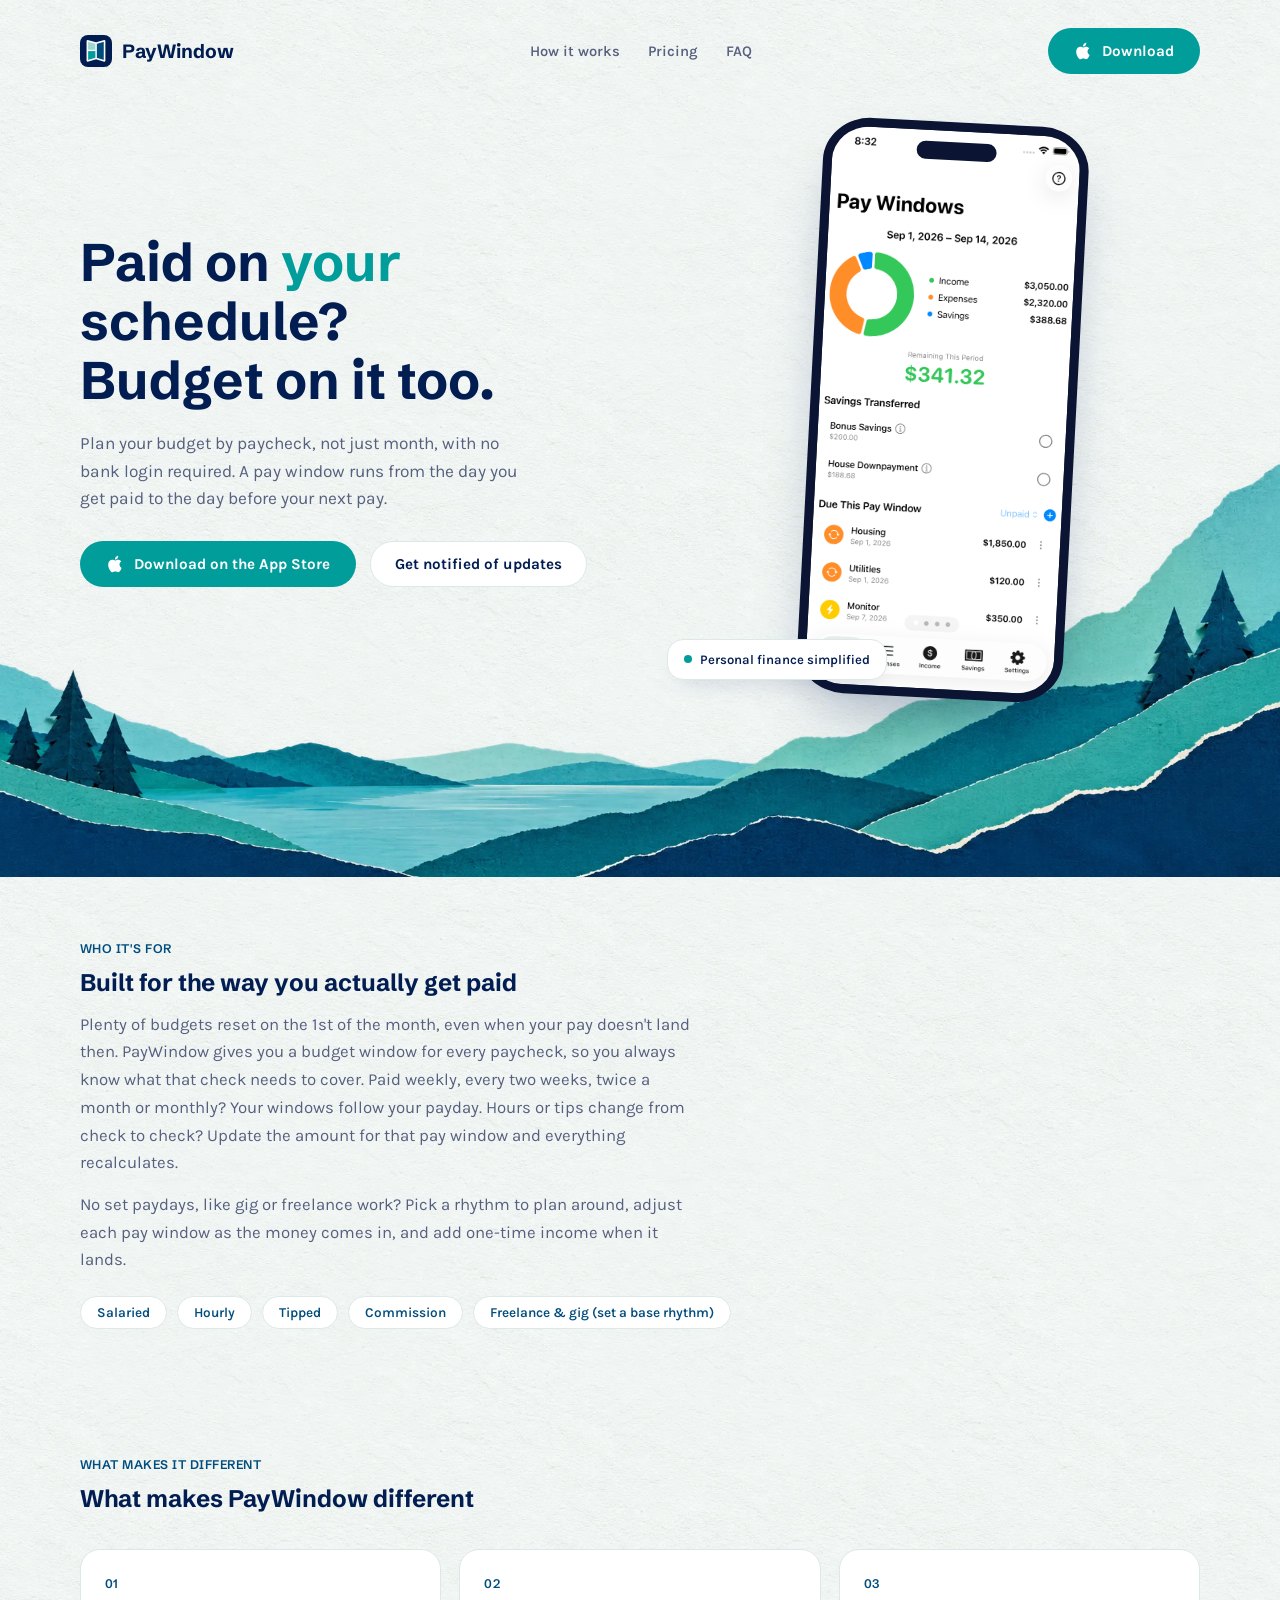
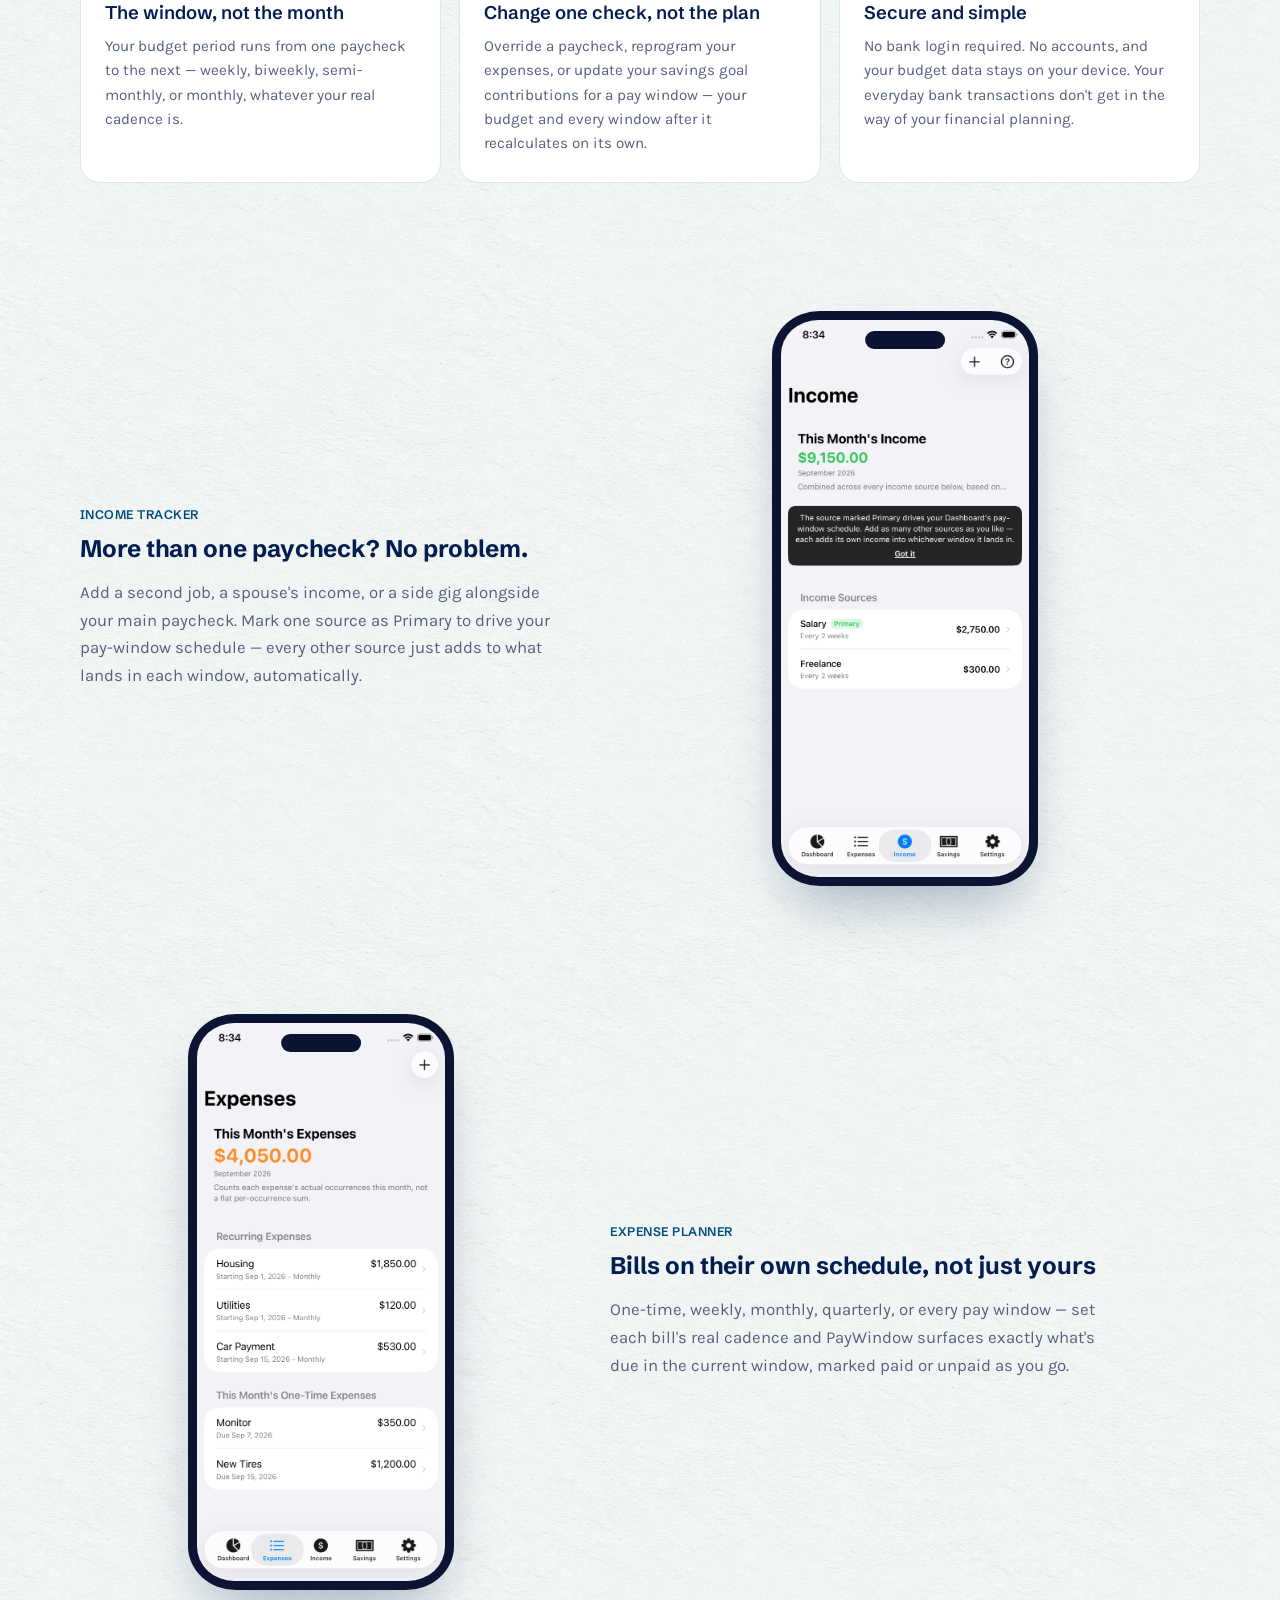
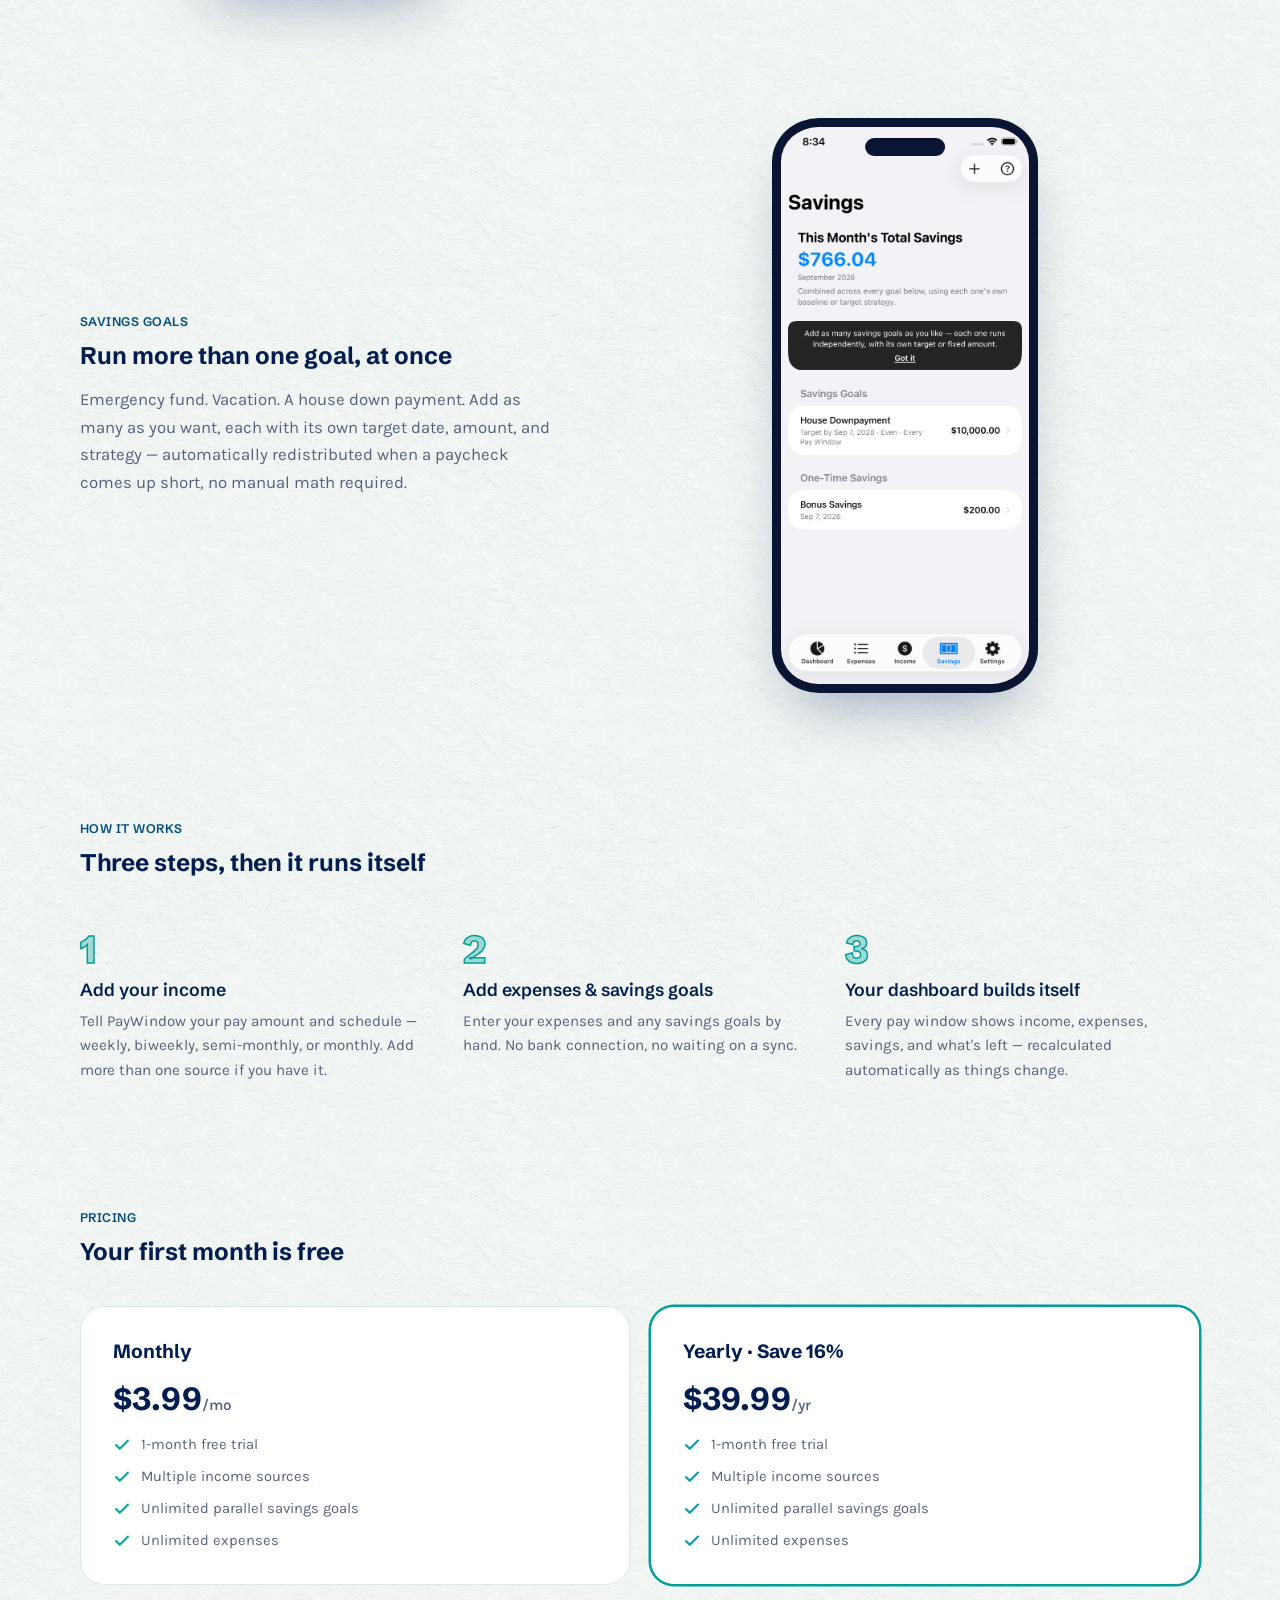
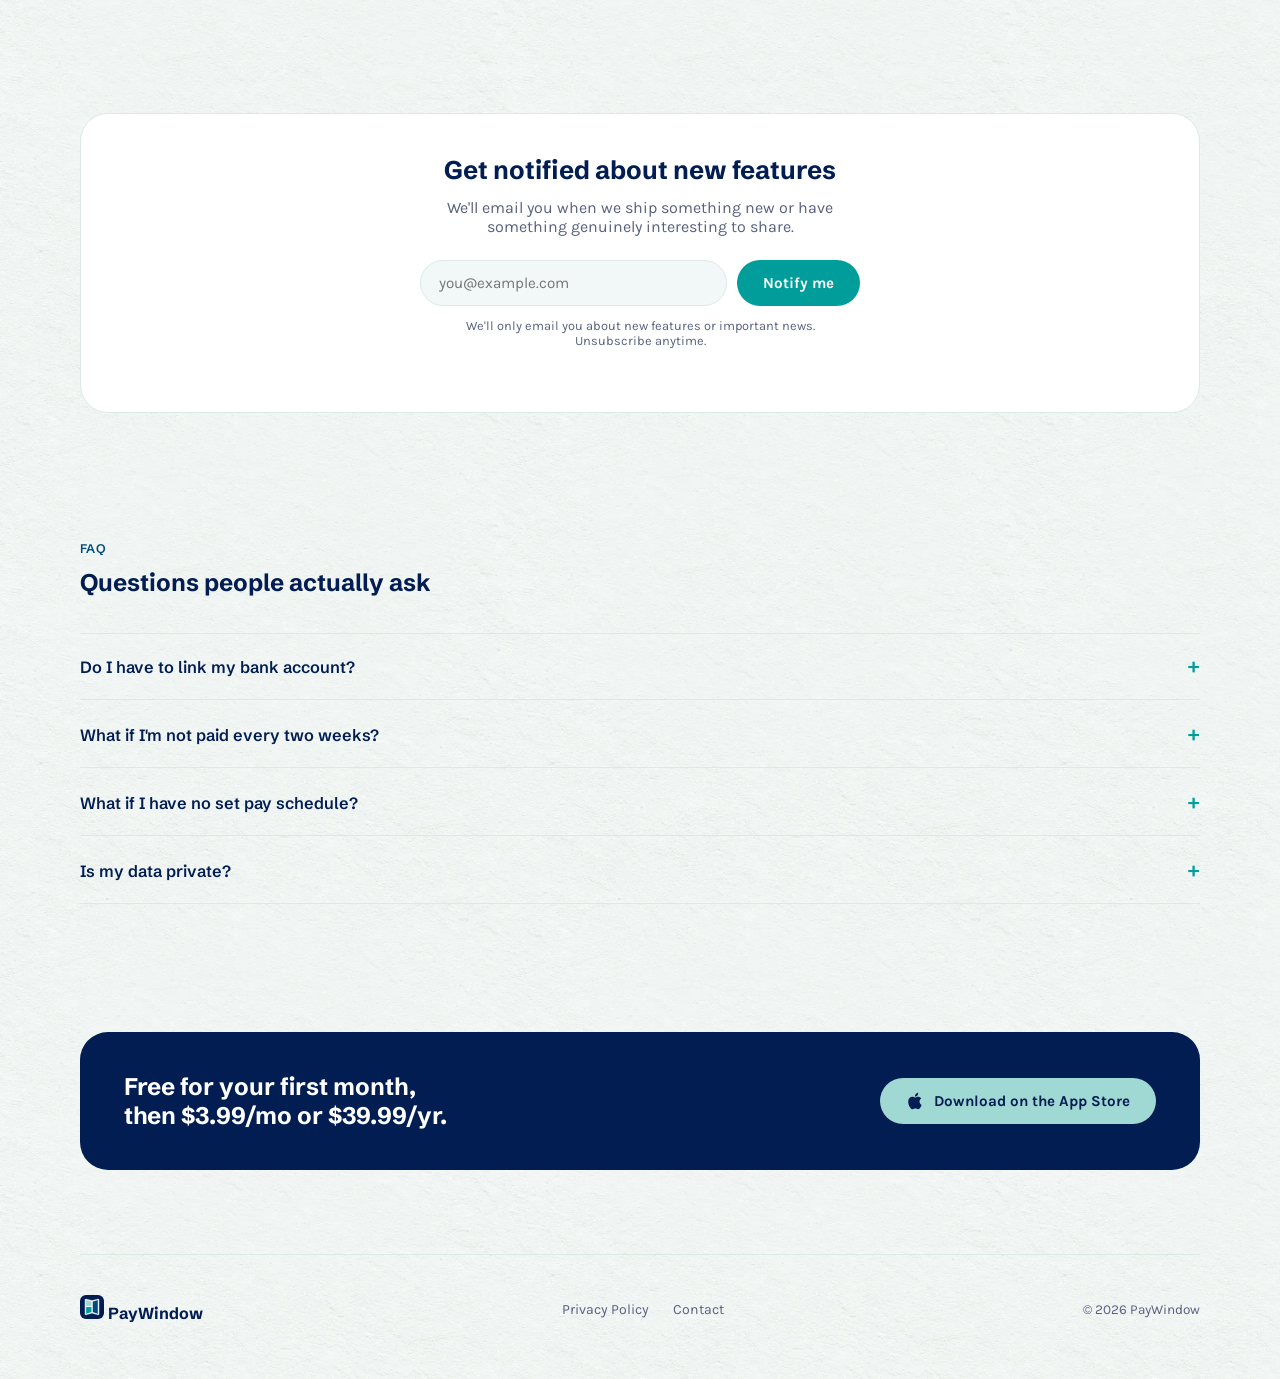
==== index.html @ 218e7842 "initial push main" ====
<!doctype html>
<html lang="en">
<head>
  <meta charset="utf-8" />
  <meta name="viewport" content="width=device-width, initial-scale=1" />
  <title>PayWindow — Budget by paycheck, not just calendar month</title>
  <meta name="description" content="PayWindow turns each paycheck into its own budget window. Track income, expenses and savings goals. No bank login required." />
  <link rel="icon" href="assets/app-icon.png" />
  <link rel="apple-touch-icon" href="assets/app-icon.png" />
  <link rel="stylesheet" href="style.css" />
  <script>
    window.va = window.va || function () { (window.vaq = window.vaq || []).push(arguments); };
  </script>
  <script defer src="/_vercel/insights/script.js"></script>
</head>
<body>

  <div class="wrap">
   <div class="top">
    <header class="mast">
      <div class="brand">
        <img src="assets/app-icon.png" alt="" />
        <span>PayWindow</span>
      </div>
      <nav>
        <a href="#how-it-works">How it works</a>
        <a href="#pricing">Pricing</a>
        <a href="#faq">FAQ</a>
      </nav>
      <a class="btn-primary" href="https://apps.apple.com/app/apple-store/id6802155090?pt=129319553&ct=website&mt=8">
        <svg viewBox="0 0 24 24" fill="currentColor" aria-hidden="true"><path d="M16.365 1.43c0 1.14-.493 2.27-1.177 3.08-.744.9-1.99 1.57-2.987 1.57-.12 0-.23-.02-.3-.03-.01-.06-.04-.22-.04-.39 0-1.15.572-2.27 1.206-2.98.804-.94 2.142-1.64 3.248-1.68.03.13.05.28.05.43zm4.565 15.71c-.03.07-.463 1.58-1.518 3.12-.945 1.34-1.94 2.71-3.43 2.71-1.517 0-1.9-.88-3.63-.88-1.698 0-2.302.91-3.67.91-1.377 0-2.332-1.26-3.428-2.8-1.287-1.82-2.323-4.63-2.323-7.28 0-4.28 2.797-6.55 5.552-6.55 1.448 0 2.675.95 3.6.95.865 0 2.222-1.01 3.902-1.01.613 0 2.886.06 4.374 2.19-.13.09-2.383 1.37-2.383 4.22 0 3.41 2.95 4.55 2.955 4.55z"/></svg>
        Download
      </a>
    </header>

    <!-- Hero -->
    <section class="hero">
      <div class="blob"></div>
      <div class="hero-copy">
        <h1>Paid on <span class="accent">your</span> schedule? Budget on it too.</h1>
        <p class="lede">Plan your budget by paycheck, not just month, with no bank login required. A pay window runs from the day you get paid to the day before your next pay.</p>
        <div class="ctas">
          <a class="btn-primary" href="https://apps.apple.com/app/apple-store/id6802155090?pt=129319553&ct=website&mt=8">
            <svg viewBox="0 0 24 24" fill="currentColor" aria-hidden="true"><path d="M16.365 1.43c0 1.14-.493 2.27-1.177 3.08-.744.9-1.99 1.57-2.987 1.57-.12 0-.23-.02-.3-.03-.01-.06-.04-.22-.04-.39 0-1.15.572-2.27 1.206-2.98.804-.94 2.142-1.64 3.248-1.68.03.13.05.28.05.43zm4.565 15.71c-.03.07-.463 1.58-1.518 3.12-.945 1.34-1.94 2.71-3.43 2.71-1.517 0-1.9-.88-3.63-.88-1.698 0-2.302.91-3.67.91-1.377 0-2.332-1.26-3.428-2.8-1.287-1.82-2.323-4.63-2.323-7.28 0-4.28 2.797-6.55 5.552-6.55 1.448 0 2.675.95 3.6.95.865 0 2.222-1.01 3.902-1.01.613 0 2.886.06 4.374 2.19-.13.09-2.383 1.37-2.383 4.22 0 3.41 2.95 4.55 2.955 4.55z"/></svg>
            Download on the App Store
          </a>
          <a class="btn-secondary" href="#newsletter">Get notified of updates</a>
        </div>
      </div>
      <div class="phone-stage tilt">
        <div class="phone">
          <img src="assets/screenshots/dashboard.png" alt="PayWindow dashboard showing the current pay window's income, expenses, and savings" />
        </div>
        <div class="badge"><span class="swatch"></span>Personal finance simplified</div>
      </div>
    </section>
   </div>

    <!-- Who it's for -->
    <section>
      <span class="eyebrow">Who it's for</span>
      <div class="who-copy">
        <h2>Built for the way you actually get paid</h2>
        <p>Plenty of budgets reset on the 1st of the month, even when your pay doesn't land then. PayWindow gives you a budget window for every paycheck, so you always know what that check needs to cover. Paid weekly, every two weeks, twice a month or monthly? Your windows follow your payday. Hours or tips change from check to check? Update the amount for that pay window and everything recalculates.</p>
        <p>No set paydays, like gig or freelance work? Pick a rhythm to plan around, adjust each pay window as the money comes in, and add one-time income when it lands.</p>
      </div>
      <div class="chips">
        <span class="chip">Salaried</span>
        <span class="chip">Hourly</span>
        <span class="chip">Tipped</span>
        <span class="chip">Commission</span>
        <span class="chip">Freelance &amp; gig (set a base rhythm)</span>
      </div>
    </section>

    <!-- Three Uniques -->
    <section>
      <span class="eyebrow">What makes it different</span>
      <h2>What makes PayWindow different</h2>
      <div class="cards">
        <div class="card">
          <span class="who">01</span>
          <h3>The window, not the month</h3>
          <p>Your budget period runs from one paycheck to the next &mdash; weekly, biweekly, semi-monthly, or monthly, whatever your real cadence is.</p>
        </div>
        <div class="card">
          <span class="who">02</span>
          <h3>Change one check, not the plan</h3>
          <p>Override a paycheck, reprogram your expenses, or update your savings goal contributions for a pay window &mdash; your budget and every window after it recalculates on its own.</p>
        </div>
        <div class="card">
          <span class="who">03</span>
          <h3>Secure and simple</h3>
          <p>No bank login required. No accounts, and your budget data stays on your device. Your everyday bank transactions don't get in the way of your financial planning.</p>
        </div>
      </div>
    </section>

    <!-- Income callout -->
    <section>
      <div class="split">
        <div class="split-copy">
          <span class="eyebrow">Income Tracker</span>
          <h2>More than one paycheck? No problem.</h2>
          <p>Add a second job, a spouse's income, or a side gig alongside your main paycheck. Mark one source as Primary to drive your pay-window schedule &mdash; every other source just adds to what lands in each window, automatically.</p>
        </div>
        <div class="split-visual">
          <div class="phone-stage">
            <div class="phone">
              <img src="assets/screenshots/income.png" alt="PayWindow income tab showing multiple income sources with one marked Primary" loading="lazy" />
            </div>
          </div>
        </div>
      </div>
    </section>

    <!-- Expenses callout -->
    <section>
      <div class="split reverse">
        <div class="split-copy">
          <span class="eyebrow">Expense Planner</span>
          <h2>Bills on their own schedule, not just yours</h2>
          <p>One-time, weekly, monthly, quarterly, or every pay window &mdash; set each bill's real cadence and PayWindow surfaces exactly what's due in the current window, marked paid or unpaid as you go.</p>
        </div>
        <div class="split-visual">
          <div class="phone-stage">
            <div class="phone">
              <img src="assets/screenshots/expenses.png" alt="PayWindow expenses tab showing bills with different repeat schedules" loading="lazy" />
            </div>
          </div>
        </div>
      </div>
    </section>

    <!-- Savings goals callout -->
    <section>
      <div class="split">
        <div class="split-copy">
          <span class="eyebrow">Savings Goals</span>
          <h2>Run more than one goal, at once</h2>
          <p>Emergency fund. Vacation. A house down payment. Add as many as you want, each with its own target date, amount, and strategy &mdash; automatically redistributed when a paycheck comes up short, no manual math required.</p>
        </div>
        <div class="split-visual">
          <div class="phone-stage">
            <div class="phone">
              <img src="assets/screenshots/savings.png" alt="PayWindow savings tab showing multiple parallel savings goals" loading="lazy" />
            </div>
          </div>
        </div>
      </div>
    </section>

    <!-- How it works -->
    <section id="how-it-works">
      <span class="eyebrow">How it works</span>
      <h2>Three steps, then it runs itself</h2>
      <div class="steps">
        <div class="step">
          <span class="num">1</span>
          <h3>Add your income</h3>
          <p>Tell PayWindow your pay amount and schedule &mdash; weekly, biweekly, semi-monthly, or monthly. Add more than one source if you have it.</p>
        </div>
        <div class="step">
          <span class="num">2</span>
          <h3>Add expenses &amp; savings goals</h3>
          <p>Enter your expenses and any savings goals by hand. No bank connection, no waiting on a sync.</p>
        </div>
        <div class="step">
          <span class="num">3</span>
          <h3>Your dashboard builds itself</h3>
          <p>Every pay window shows income, expenses, savings, and what's left &mdash; recalculated automatically as things change.</p>
        </div>
      </div>
    </section>

    <!-- Pricing -->
    <section id="pricing">
      <span class="eyebrow">Pricing</span>
      <h2>Your first month is free</h2>
      <div class="price-grid">
        <div class="price-card">
          <span class="tier-name">Monthly</span>
          <span class="tier-price">$3.99<span>/mo</span></span>
          <ul>
            <li><svg viewBox="0 0 24 24" fill="none" stroke="currentColor" stroke-width="2.5" stroke-linecap="round" stroke-linejoin="round"><polyline points="20 6 9 17 4 12"/></svg>1-month free trial</li>
            <li><svg viewBox="0 0 24 24" fill="none" stroke="currentColor" stroke-width="2.5" stroke-linecap="round" stroke-linejoin="round"><polyline points="20 6 9 17 4 12"/></svg>Multiple income sources</li>
            <li><svg viewBox="0 0 24 24" fill="none" stroke="currentColor" stroke-width="2.5" stroke-linecap="round" stroke-linejoin="round"><polyline points="20 6 9 17 4 12"/></svg>Unlimited parallel savings goals</li>
            <li><svg viewBox="0 0 24 24" fill="none" stroke="currentColor" stroke-width="2.5" stroke-linecap="round" stroke-linejoin="round"><polyline points="20 6 9 17 4 12"/></svg>Unlimited expenses</li>
          </ul>
        </div>
        <div class="price-card premium">
          <span class="tier-name">Yearly &middot; Save 16%</span>
          <span class="tier-price">$39.99<span>/yr</span></span>
          <ul>
            <li><svg viewBox="0 0 24 24" fill="none" stroke="currentColor" stroke-width="2.5" stroke-linecap="round" stroke-linejoin="round"><polyline points="20 6 9 17 4 12"/></svg>1-month free trial</li>
            <li><svg viewBox="0 0 24 24" fill="none" stroke="currentColor" stroke-width="2.5" stroke-linecap="round" stroke-linejoin="round"><polyline points="20 6 9 17 4 12"/></svg>Multiple income sources</li>
            <li><svg viewBox="0 0 24 24" fill="none" stroke="currentColor" stroke-width="2.5" stroke-linecap="round" stroke-linejoin="round"><polyline points="20 6 9 17 4 12"/></svg>Unlimited parallel savings goals</li>
            <li><svg viewBox="0 0 24 24" fill="none" stroke="currentColor" stroke-width="2.5" stroke-linecap="round" stroke-linejoin="round"><polyline points="20 6 9 17 4 12"/></svg>Unlimited expenses</li>
          </ul>
        </div>
      </div>
    </section>

    <!-- Newsletter -->
    <section id="newsletter">
      <div class="newsletter">
        <h2>Get notified about new features</h2>
        <p>We'll email you when we ship something new or have something genuinely interesting to share.</p>
        <form class="signup-form" action="https://aiwidgetwise.us1.list-manage.com/subscribe/post?u=b4bb1115d33cb6efcb52cfa8c&amp;id=16a73f4104&amp;f_id=00befae5f0" method="post" target="_blank" novalidate>
          <input type="email" name="EMAIL" placeholder="you@example.com" required aria-label="Email address" />
          <input type="text" name="b_b4bb1115d33cb6efcb52cfa8c_16a73f4104" tabindex="-1" value="" style="position:absolute;left:-5000px;" aria-hidden="true" />
          <button class="btn-primary" type="submit">Notify me</button>
        </form>
        <p class="signup-note">We'll only email you about new features or important news. Unsubscribe anytime.</p>
      </div>
    </section>

    <!-- FAQ -->
    <section id="faq">
      <span class="eyebrow">FAQ</span>
      <h2>Questions people actually ask</h2>
      <div class="faq">
        <details class="faq-item">
          <summary>Do I have to link my bank account?<span class="plus">+</span></summary>
          <p>No. Every number is entered manually &mdash; PayWindow doesn't require your bank login, and there are no linked accounts.</p>
        </details>
        <details class="faq-item">
          <summary>What if I'm not paid every two weeks?<span class="plus">+</span></summary>
          <p>PayWindow supports weekly, biweekly, semi-monthly, and monthly schedules &mdash; your budget windows follow your actual pay dates, not a fixed calendar month. After a base income cadence is set, one-time income entries are also supported.</p>
        </details>
        <details class="faq-item">
          <summary>What if I have no set pay schedule?<span class="plus">+</span></summary>
          <p>Choose a base rhythm to plan around (for example, every two weeks), change the amount for any pay window to match what you actually earned, and add one-time income as it comes in. It takes a little setup, but it works.</p>
        </details>
        <details class="faq-item">
          <summary>Is my data private?<span class="plus">+</span></summary>
          <p>Your budget data is stored on your device, and there are no accounts, so nothing about your finances sits on a server. The one exception: if you take the optional free-trial survey, your anonymous answers are sent to us.</p>
        </details>
      </div>
    </section>

    <!-- Closing CTA -->
    <section>
      <div class="close">
        <h2>Free for your first month, then $3.99/mo or $39.99/yr.</h2>
        <a class="btn-primary" href="https://apps.apple.com/app/apple-store/id6802155090?pt=129319553&ct=website&mt=8">
          <svg viewBox="0 0 24 24" fill="currentColor" aria-hidden="true"><path d="M16.365 1.43c0 1.14-.493 2.27-1.177 3.08-.744.9-1.99 1.57-2.987 1.57-.12 0-.23-.02-.3-.03-.01-.06-.04-.22-.04-.39 0-1.15.572-2.27 1.206-2.98.804-.94 2.142-1.64 3.248-1.68.03.13.05.28.05.43zm4.565 15.71c-.03.07-.463 1.58-1.518 3.12-.945 1.34-1.94 2.71-3.43 2.71-1.517 0-1.9-.88-3.63-.88-1.698 0-2.302.91-3.67.91-1.377 0-2.332-1.26-3.428-2.8-1.287-1.82-2.323-4.63-2.323-7.28 0-4.28 2.797-6.55 5.552-6.55 1.448 0 2.675.95 3.6.95.865 0 2.222-1.01 3.902-1.01.613 0 2.886.06 4.374 2.19-.13.09-2.383 1.37-2.383 4.22 0 3.41 2.95 4.55 2.955 4.55z"/></svg>
          Download on the App Store
        </a>
      </div>
    </section>

    <footer>
      <div class="foot-row">
        <div class="brand">
          <img src="assets/app-icon.png" alt="" style="width:24px;height:24px;border-radius:6px;" />
          <span style="font-family:'Schibsted Grotesk';font-weight:700;">PayWindow</span>
        </div>
        <div class="foot-links">
          <a href="https://pinawebservices.github.io/paywindow-legal/">Privacy Policy</a>
          <a href="mailto:jpvpro24@gmail.com">Contact</a>
        </div>
        <span class="foot-copy">&copy; 2026 PayWindow</span>
      </div>
    </footer>
  </div>

</body>
</html>
---- style.css ----
@import url('https://fonts.googleapis.com/css2?family=Schibsted+Grotesk:wght@500;600;700;800&family=Karla:wght@400;500;600;700&display=swap');

:root {
  --ground: #f2f8f7;
  --surface: #ffffff;
  --ink: #021d52;
  --ink-soft: #57607e;
  --teal: #019d9a;
  --blue: #014d7e;
  --mint: #a0d8d3;
  --rule: #dce9e7;
  color-scheme: light;
}

* { box-sizing: border-box; }

html { scroll-behavior: smooth; }

html, body {
  margin: 0;
  background: var(--ground);
  color: var(--ink);
  font-family: 'Karla', ui-sans-serif, system-ui, sans-serif;
}

body {
  padding-inline: max(20px, env(safe-area-inset-left, 0px));
  /* --ground shows while the tile loads; the tile is 1024px drawn at 512px so it stays sharp on retina */
  background: var(--ground) url("assets/paper-texture.webp") repeat 0 0 / 512px 512px;
}

img { max-width: 100%; }

a { color: inherit; }

.wrap { max-width: 1120px; margin: 0 auto; }

section { padding-block: 64px; }

h1, h2, h3 { font-family: 'Schibsted Grotesk', sans-serif; margin: 0; text-wrap: balance; }

.eyebrow {
  font-family: 'Schibsted Grotesk';
  font-weight: 600;
  font-size: 0.78rem;
  letter-spacing: 0.04em;
  text-transform: uppercase;
  color: var(--blue);
  margin: 0 0 12px;
  display: block;
}

/* Header scene: layered-paper landscape, full-bleed behind the bottom of the hero */
.top { position: relative; padding-bottom: clamp(60px, 9vw, 130px); }
.top::before {
  content: ""; position: absolute; z-index: 0; pointer-events: none;
  bottom: 0; left: 50%; width: 100vw; transform: translateX(-50%);
  height: clamp(240px, 36vw, 560px);
  background: url("assets/hero-landscape.webp") center bottom / cover no-repeat;
}
.top > * { position: relative; z-index: 1; }
/* 100vw includes the scrollbar; clip the sliver so it can't cause sideways scroll */
body { overflow-x: clip; }

/* Nav */
.mast {
  display: flex; align-items: center; justify-content: space-between;
  padding-block: 28px;
}
.mast .brand { display: flex; align-items: center; gap: 10px; }
.mast .brand img { width: 32px; height: 32px; border-radius: 8px; display: block; }
.mast .brand span { font-family: 'Schibsted Grotesk', sans-serif; font-weight: 700; font-size: 1.2rem; }
.mast nav { display: flex; gap: 28px; font-weight: 600; font-size: 0.92rem; }
.mast nav a { text-decoration: none; color: var(--ink-soft); }
.mast nav a:hover { color: var(--ink); }
@media (max-width: 640px) { .mast nav { display: none; } }

/* Buttons */
.btn-primary {
  display: inline-flex; align-items: center; gap: 10px;
  background: var(--teal); color: #fff;
  padding: 14px 26px; border-radius: 999px; font-weight: 700; font-size: 0.95rem;
  text-decoration: none; border: none; cursor: pointer;
  font-family: 'Karla', sans-serif;
}
.btn-secondary {
  display: inline-flex; align-items: center; gap: 8px;
  background: var(--surface); color: var(--ink);
  padding: 13px 24px; border-radius: 999px; font-weight: 700; font-size: 0.95rem;
  text-decoration: none; border: 1.5px solid var(--rule);
}
.btn-primary svg, .btn-secondary svg { width: 18px; height: 18px; flex: none; }
.ctas { display: flex; gap: 14px; flex-wrap: wrap; }

/* Hero */
.hero { position: relative; display: grid; grid-template-columns: 1.05fr 0.95fr; gap: 36px; align-items: center; padding-top: 20px; }
@media (max-width: 820px) { .hero { grid-template-columns: 1fr; } }

.blob {
  display: none; /* the landscape scene replaces this glow */
  position: absolute; top: -60px; right: -60px; width: 420px; height: 420px; z-index: 0;
  background: radial-gradient(circle, rgba(160, 216, 211, 0.55), transparent 70%);
  border-radius: 50%;
  pointer-events: none;
}

.hero-copy { position: relative; z-index: 1; }
.hero h1 {
  font-weight: 700; font-size: clamp(2.3rem, 4.4vw, 3.3rem);
  line-height: 1.12; margin: 0 0 20px;
}
.hero h1 .accent { color: var(--teal); }
.hero p.lede { font-size: 1.08rem; line-height: 1.6; color: var(--ink-soft); max-width: 44ch; margin: 0 0 28px; }

.phone-stage { position: relative; display: flex; justify-content: center; z-index: 1; }
.phone {
  width: min(266px, 70vw); aspect-ratio: 1284 / 2778;
  background: #0b1533; border-radius: 18% / 7.6%; padding: 9px;
  box-shadow: 0 30px 60px -20px rgba(2, 29, 82, 0.35);
  position: relative;
}
.phone img { width: 100%; height: 100%; object-fit: cover; border-radius: 15% / 6.2%; display: block; }
.phone::before {
  content: ""; position: absolute; top: 20px; left: 50%; transform: translateX(-50%);
  width: 30%; height: 3.2%; background: #0b1533; border-radius: 999px; z-index: 2;
}
.phone-stage.tilt .phone { transform: rotate(3deg); }
.badge {
  position: absolute; bottom: 18px; left: -18px; z-index: 2;
  background: var(--surface); border: 1px solid var(--rule); border-radius: 16px;
  padding: 12px 16px; box-shadow: 0 12px 24px -14px rgba(2, 29, 82, 0.25);
  font-size: 0.82rem; font-weight: 600; display: flex; align-items: center; gap: 8px;
}
.badge .swatch { width: 8px; height: 8px; border-radius: 50%; background: var(--teal); flex: none; }

/* Who it's for */
.chips { display: flex; flex-wrap: wrap; gap: 10px; margin-top: 22px; }
.chip {
  background: var(--surface); border: 1px solid var(--rule); border-radius: 999px;
  padding: 8px 16px; font-size: 0.85rem; font-weight: 600; color: var(--blue);
}
.who-copy { max-width: 62ch; }
.who-copy p { font-size: 1.05rem; line-height: 1.65; color: var(--ink-soft); margin: 14px 0 0; }

/* Cards / uniques */
.cards { display: grid; grid-template-columns: repeat(3, 1fr); gap: 18px; margin-top: 36px; }
@media (max-width: 760px) { .cards { grid-template-columns: 1fr; } }
.card {
  background: var(--surface); border: 1px solid var(--rule); border-radius: 20px; padding: 26px 24px;
  display: flex; flex-direction: column; gap: 10px;
}
.card .who { font-family: 'Schibsted Grotesk'; font-weight: 600; font-size: 0.78rem; letter-spacing: 0.02em; color: var(--blue); }
.card h3 { font-weight: 600; font-size: 1.15rem; }
.card p { margin: 0; color: var(--ink-soft); font-size: 0.95rem; line-height: 1.6; }

/* Savings split section */
.split {
  display: grid; grid-template-columns: 0.9fr 1.1fr; gap: 48px; align-items: center;
}
@media (max-width: 820px) { .split { grid-template-columns: 1fr; } }
@media (min-width: 821px) {
  .split.reverse .split-copy { order: 2; }
  .split.reverse .split-visual { order: 1; }
}
.split-copy p { font-size: 1.05rem; line-height: 1.65; color: var(--ink-soft); margin: 16px 0 0; max-width: 50ch; }
.split-visual { display: flex; justify-content: center; }

/* How it works */
.steps { display: grid; grid-template-columns: repeat(3, 1fr); gap: 28px; margin-top: 40px; counter-reset: step; }
@media (max-width: 760px) { .steps { grid-template-columns: 1fr; } }
.step { position: relative; padding-top: 8px; }
.step .num {
  font-family: 'Schibsted Grotesk'; font-weight: 800; font-size: 2.4rem;
  color: var(--mint); -webkit-text-stroke: 1.5px var(--teal); margin-bottom: 6px; display: block;
}
.step h3 { font-weight: 600; font-size: 1.1rem; margin: 6px 0 8px; }
.step p { margin: 0; color: var(--ink-soft); font-size: 0.95rem; line-height: 1.6; }

/* Pricing */
.price-grid { display: grid; grid-template-columns: repeat(2, 1fr); gap: 20px; margin-top: 40px; }
@media (max-width: 720px) { .price-grid { grid-template-columns: 1fr; } }
.price-card {
  background: var(--surface); border: 1px solid var(--rule); border-radius: 24px; padding: 32px;
  display: flex; flex-direction: column; gap: 16px;
}
.price-card.premium { border-color: var(--teal); box-shadow: 0 0 0 1.5px var(--teal); }
.price-card .tier-name { font-family: 'Schibsted Grotesk'; font-weight: 700; font-size: 1.2rem; }
.price-card .tier-price { font-family: 'Schibsted Grotesk'; font-weight: 700; font-size: 2rem; }
.price-card .tier-price span { font-family: 'Karla'; font-weight: 600; font-size: 0.95rem; color: var(--ink-soft); }
.price-card ul { list-style: none; margin: 0; padding: 0; display: flex; flex-direction: column; gap: 10px; }
.price-card li { display: flex; gap: 10px; font-size: 0.92rem; color: var(--ink-soft); line-height: 1.5; }
.price-card li svg { width: 18px; height: 18px; flex: none; color: var(--teal); margin-top: 2px; }
.price-note { margin-top: 28px; color: var(--ink-soft); font-size: 0.9rem; text-align: center; }

/* Newsletter */
.newsletter {
  background: var(--surface); border: 1px solid var(--rule); border-radius: 28px;
  padding: 40px; text-align: center;
}
.newsletter h2 { font-weight: 700; font-size: 1.6rem; }
.newsletter p { color: var(--ink-soft); margin: 12px auto 24px; max-width: 46ch; }
.signup-form { display: flex; gap: 10px; justify-content: center; flex-wrap: wrap; max-width: 440px; margin: 0 auto; }
.signup-form input[type="email"] {
  flex: 1; min-width: 220px; padding: 13px 18px; border-radius: 999px;
  border: 1.5px solid var(--rule); font-size: 0.95rem; font-family: 'Karla';
  background: var(--ground); color: var(--ink);
}
.signup-form input[type="email"]:focus { outline: 2px solid var(--teal); outline-offset: 2px; }
.signup-note { margin-top: 14px; font-size: 0.8rem; color: var(--ink-soft); }

/* FAQ */
.faq { display: flex; flex-direction: column; gap: 2px; margin-top: 36px; border-top: 1px solid var(--rule); }
.faq-item { border-bottom: 1px solid var(--rule); padding: 20px 0; }
.faq-item summary {
  font-family: 'Schibsted Grotesk'; font-weight: 600; font-size: 1.02rem;
  cursor: pointer; list-style: none; display: flex; justify-content: space-between; align-items: center; gap: 16px;
}
.faq-item summary::-webkit-details-marker { display: none; }
.faq-item summary .plus { font-size: 1.3rem; color: var(--teal); transition: transform 0.15s ease; flex: none; }
.faq-item[open] summary .plus { transform: rotate(45deg); }
.faq-item p { margin: 12px 0 0; color: var(--ink-soft); font-size: 0.95rem; line-height: 1.6; }

/* Closing CTA */
.close {
  display: flex; align-items: center; justify-content: space-between; gap: 24px; flex-wrap: wrap;
  background: var(--ink); color: #fff; border-radius: 28px; padding: 40px 44px;
}
.close h2 { font-weight: 700; font-size: 1.5rem; max-width: 32ch; color: #fff; }
.close .btn-primary { background: var(--mint); color: var(--ink); }
.close .btn-secondary { background: transparent; color: #fff; border-color: rgba(255,255,255,0.3); }

/* Footer */
footer { padding-block: 40px 56px; border-top: 1px solid var(--rule); margin-top: 20px; }
.foot-row { display: flex; justify-content: space-between; align-items: center; gap: 16px; flex-wrap: wrap; }
.foot-links { display: flex; gap: 24px; font-size: 0.88rem; color: var(--ink-soft); }
.foot-links a { text-decoration: none; }
.foot-links a:hover { color: var(--ink); }
.foot-copy { font-size: 0.85rem; color: var(--ink-soft); }
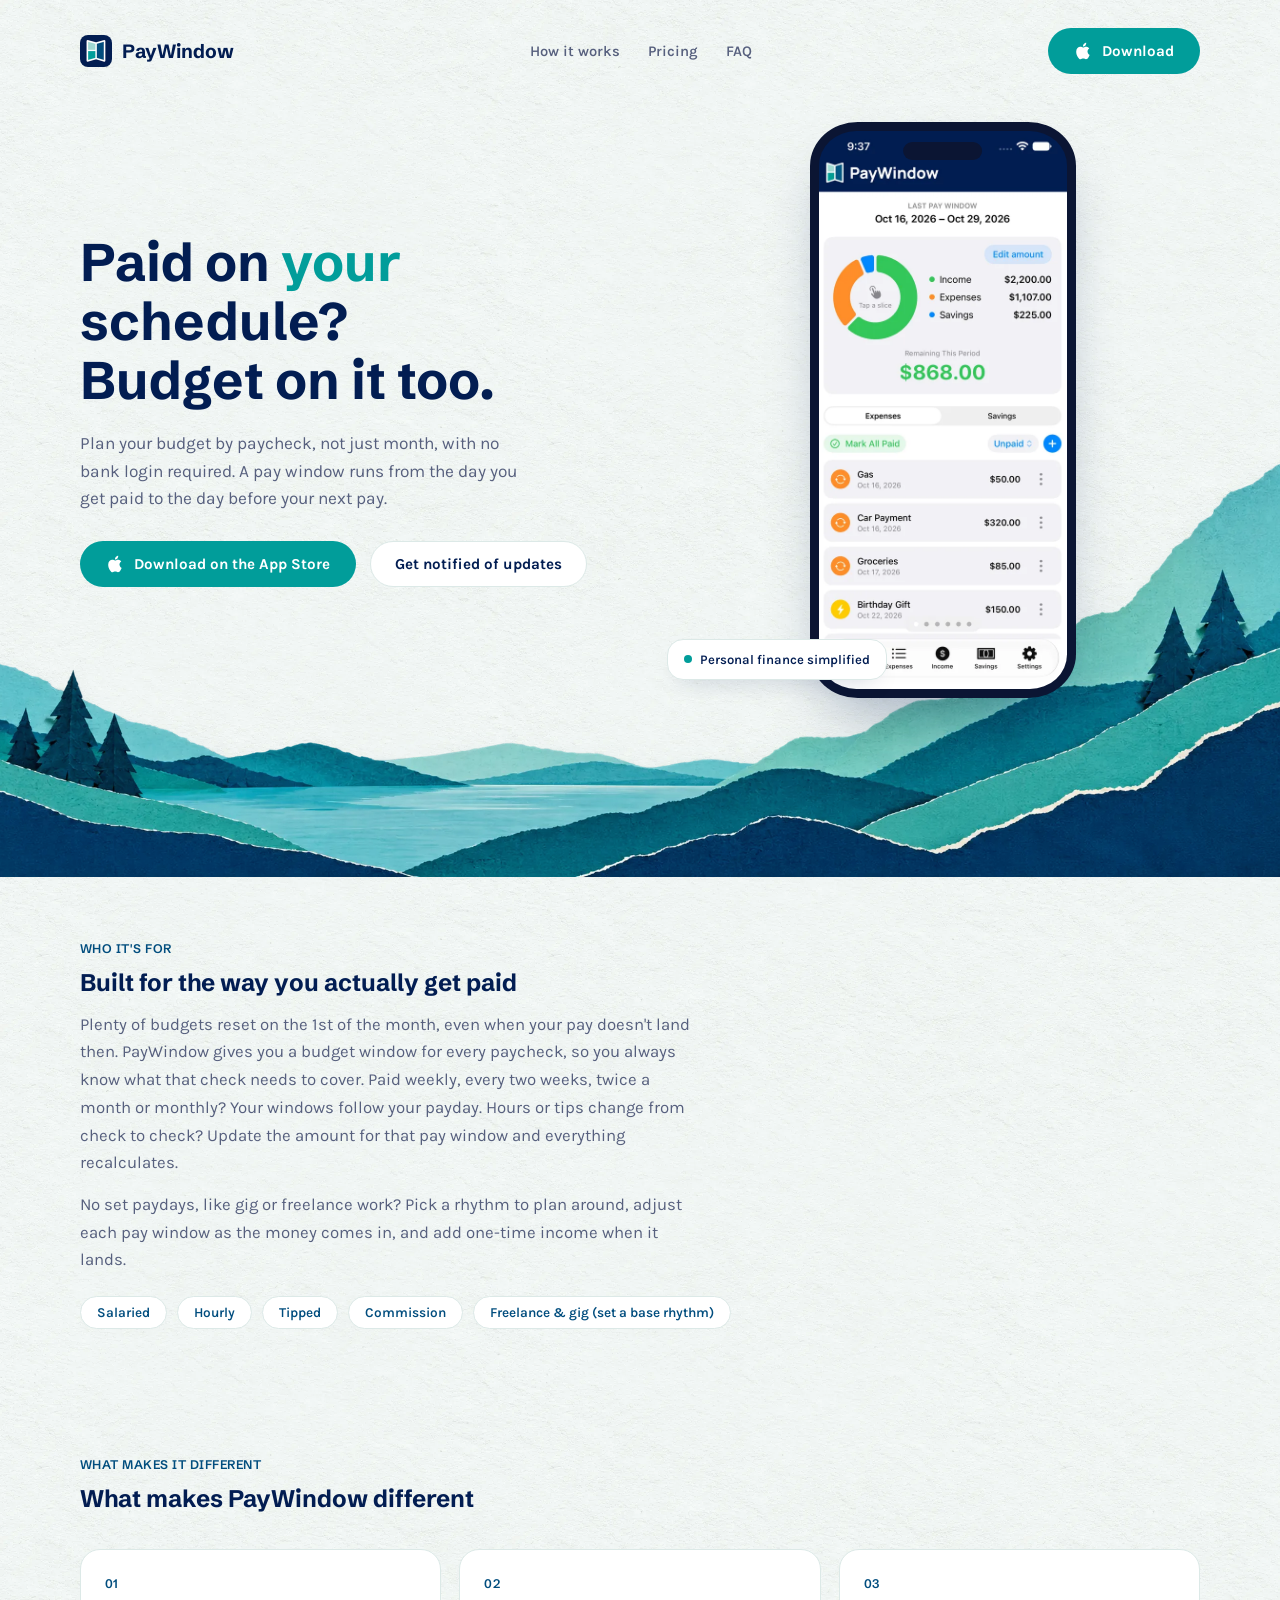
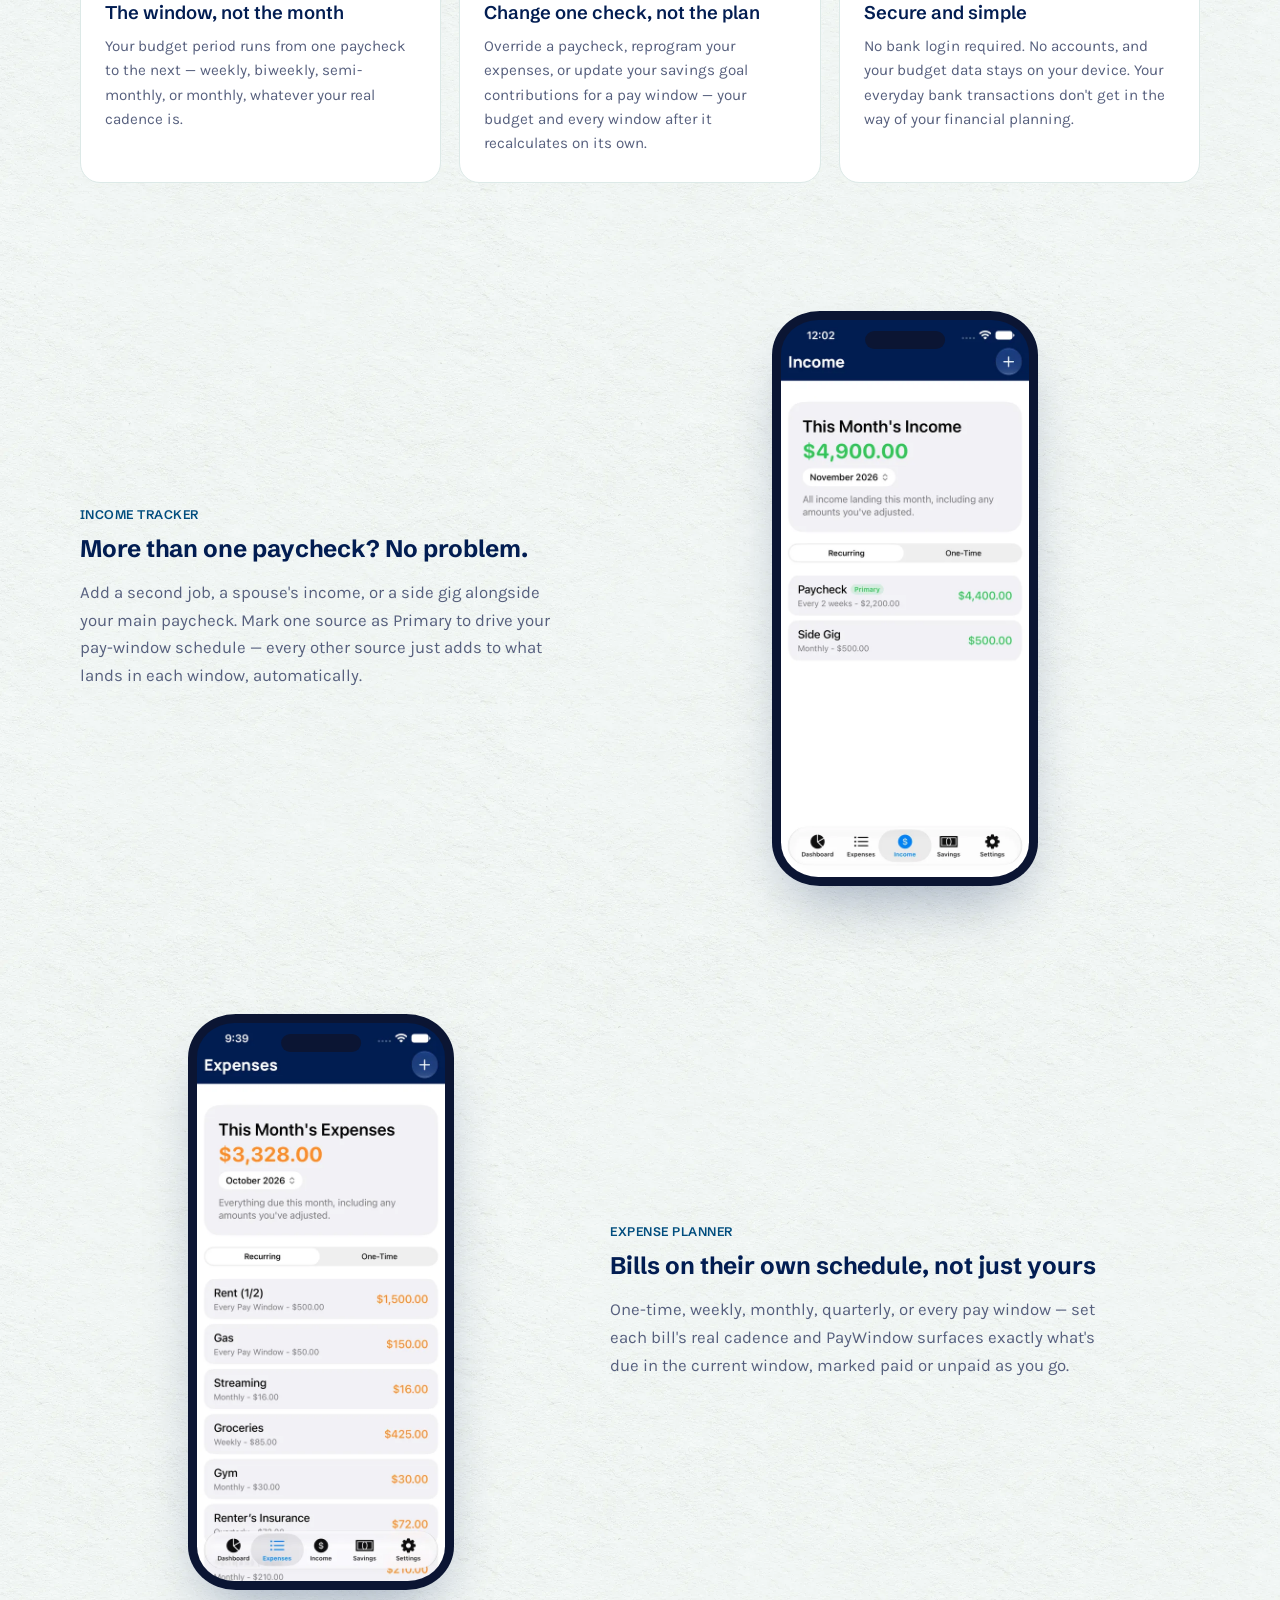
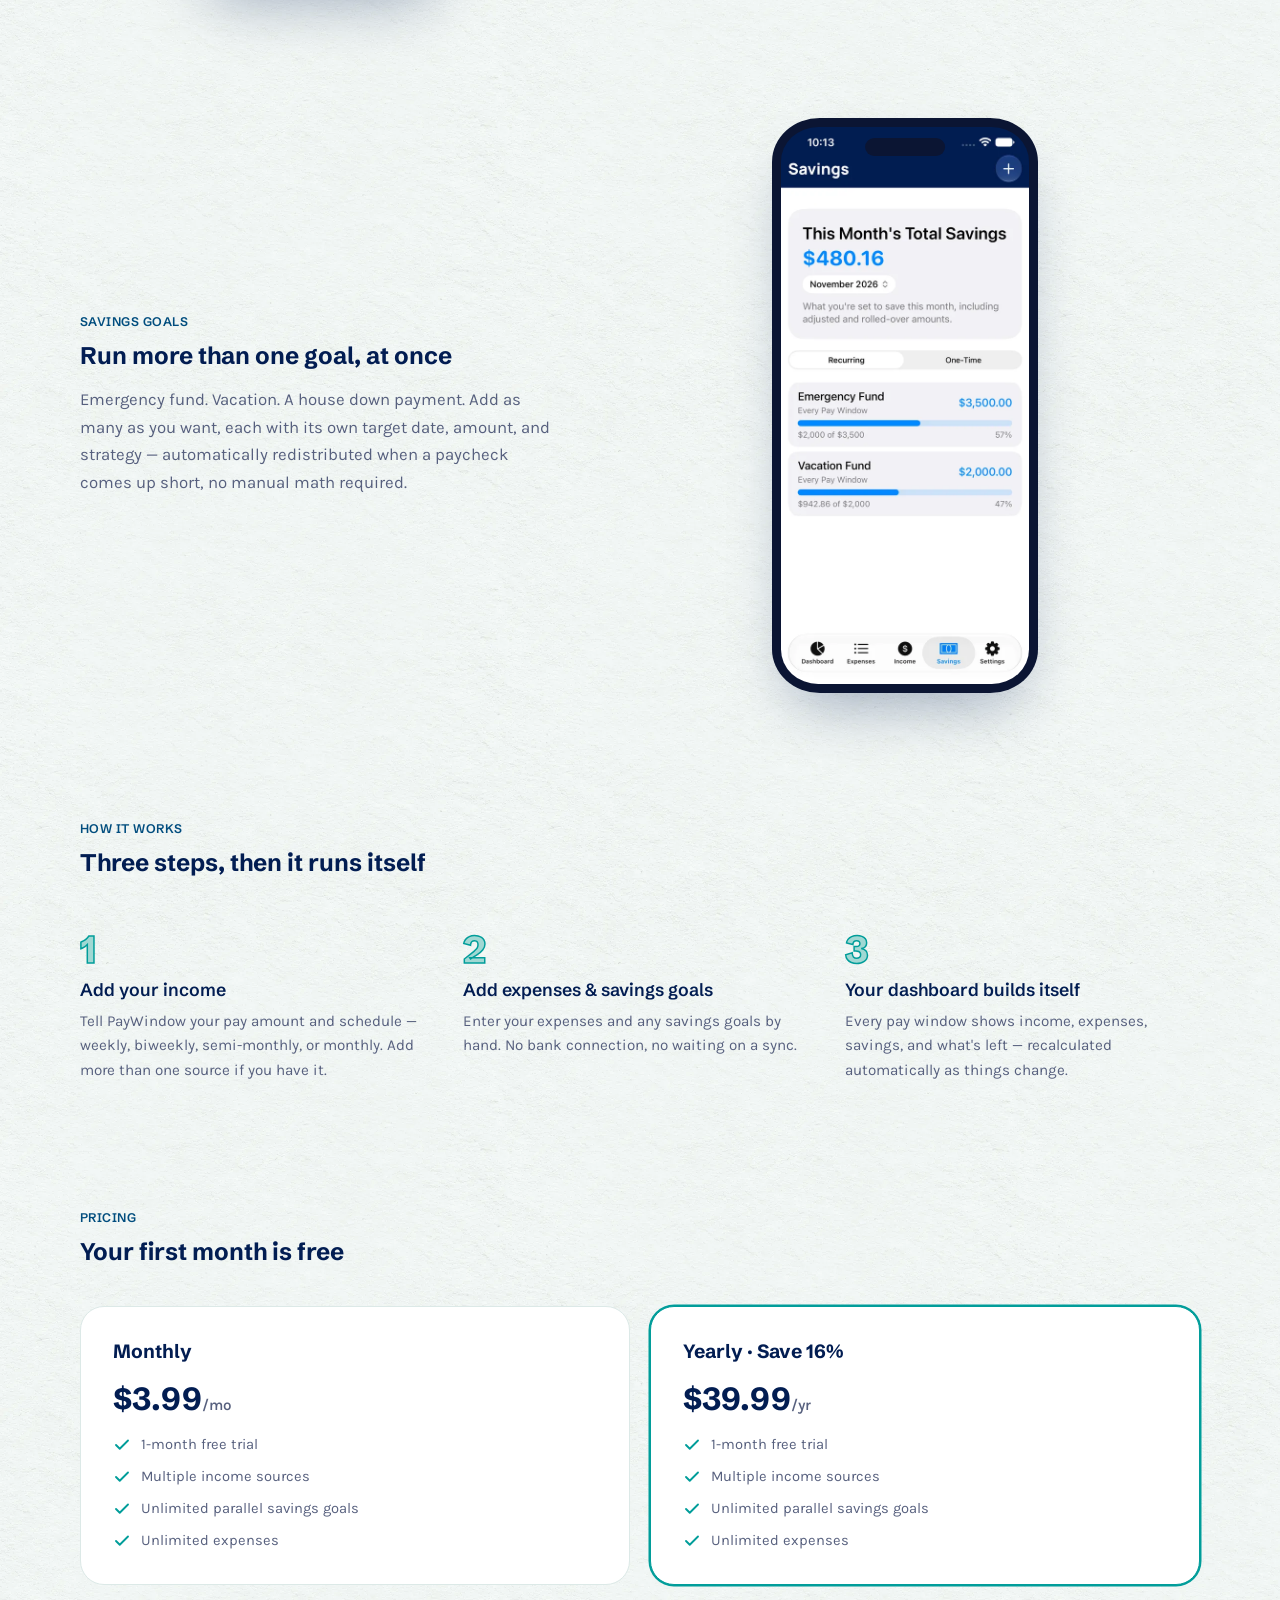
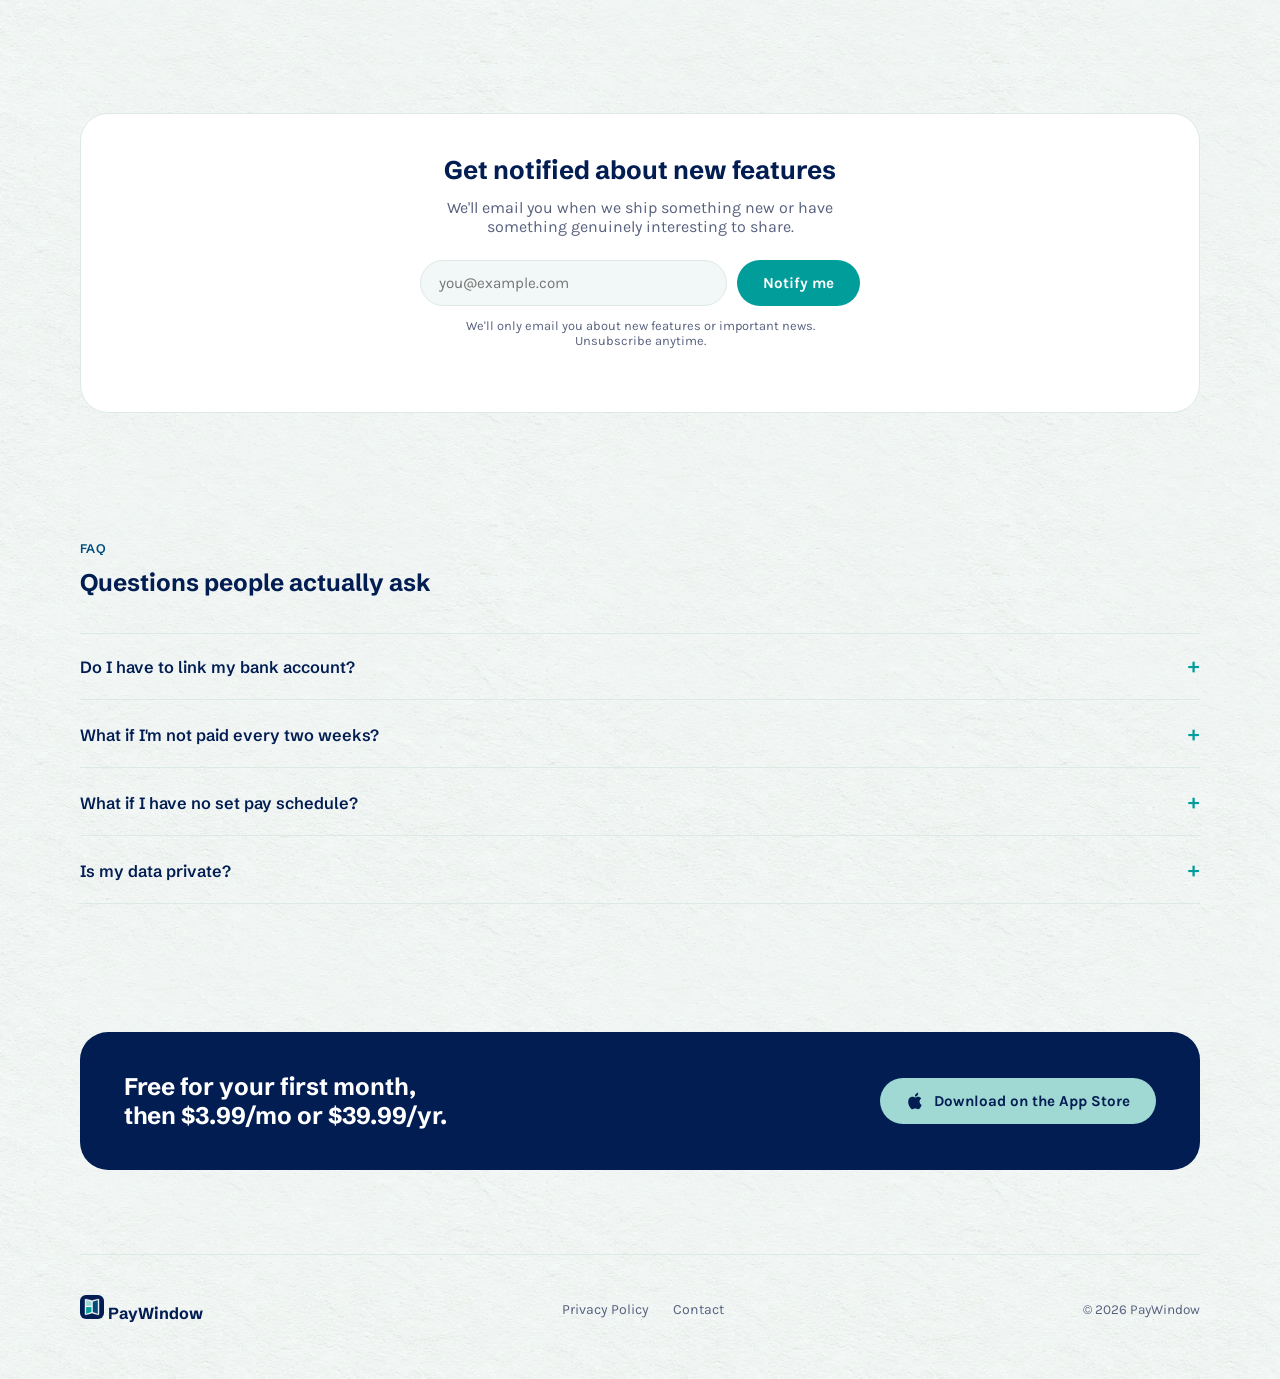
==== commit 555c88d1: "Refresh app screenshots and cut image weight ~2.5MB -> ~300KB - Replace screenshots with new iPhone " ====
--- a/index.html
+++ b/index.html
@@ -5,8 +5,12 @@
   <meta name="viewport" content="width=device-width, initial-scale=1" />
   <title>PayWindow — Budget by paycheck, not just calendar month</title>
   <meta name="description" content="PayWindow turns each paycheck into its own budget window. Track income, expenses and savings goals. No bank login required." />
-  <link rel="icon" href="assets/app-icon.png" />
-  <link rel="apple-touch-icon" href="assets/app-icon.png" />
+  <link rel="icon" type="image/png" sizes="32x32" href="assets/favicon-32.png" />
+  <link rel="apple-touch-icon" href="assets/apple-touch-icon.png" />
+  <link rel="preconnect" href="https://fonts.googleapis.com" />
+  <link rel="preconnect" href="https://fonts.gstatic.com" crossorigin />
+  <link rel="stylesheet" href="https://fonts.googleapis.com/css2?family=Schibsted+Grotesk:wght@500;600;700;800&family=Karla:wght@400;500;600;700&display=swap" />
+  <link rel="preload" as="image" href="assets/hero-landscape.webp" />
   <link rel="stylesheet" href="style.css" />
   <script>
     window.va = window.va || function () { (window.vaq = window.vaq || []).push(arguments); };
@@ -19,7 +23,7 @@
    <div class="top">
     <header class="mast">
       <div class="brand">
-        <img src="assets/app-icon.png" alt="" />
+        <img src="assets/app-icon-64.png" alt="" width="32" height="32" />
         <span>PayWindow</span>
       </div>
       <nav>
@@ -47,9 +51,9 @@
           <a class="btn-secondary" href="#newsletter">Get notified of updates</a>
         </div>
       </div>
-      <div class="phone-stage tilt">
+      <div class="phone-stage">
         <div class="phone">
-          <img src="assets/screenshots/dashboard.png" alt="PayWindow dashboard showing the current pay window's income, expenses, and savings" />
+          <img src="assets/screenshots/dashboard-v2-540.webp" srcset="assets/screenshots/dashboard-v2-540.webp 540w, assets/screenshots/dashboard-v2-800.webp 800w" sizes="248px" width="540" height="1168" alt="PayWindow dashboard showing the current pay window's income, expenses, and savings" fetchpriority="high" />
         </div>
         <div class="badge"><span class="swatch"></span>Personal finance simplified</div>
       </div>
@@ -107,7 +111,7 @@
         <div class="split-visual">
           <div class="phone-stage">
             <div class="phone">
-              <img src="assets/screenshots/income.png" alt="PayWindow income tab showing multiple income sources with one marked Primary" loading="lazy" />
+              <img src="assets/screenshots/income-v2-540.webp" srcset="assets/screenshots/income-v2-540.webp 540w, assets/screenshots/income-v2-800.webp 800w" sizes="248px" width="540" height="1168" alt="PayWindow income tab showing multiple income sources with one marked Primary" loading="lazy" decoding="async" />
             </div>
           </div>
         </div>
@@ -125,7 +129,7 @@
         <div class="split-visual">
           <div class="phone-stage">
             <div class="phone">
-              <img src="assets/screenshots/expenses.png" alt="PayWindow expenses tab showing bills with different repeat schedules" loading="lazy" />
+              <img src="assets/screenshots/expenses-v2-540.webp" srcset="assets/screenshots/expenses-v2-540.webp 540w, assets/screenshots/expenses-v2-800.webp 800w" sizes="248px" width="540" height="1168" alt="PayWindow expenses tab showing bills with different repeat schedules" loading="lazy" decoding="async" />
             </div>
           </div>
         </div>
@@ -143,7 +147,7 @@
         <div class="split-visual">
           <div class="phone-stage">
             <div class="phone">
-              <img src="assets/screenshots/savings.png" alt="PayWindow savings tab showing multiple parallel savings goals" loading="lazy" />
+              <img src="assets/screenshots/savings-v2-540.webp" srcset="assets/screenshots/savings-v2-540.webp 540w, assets/screenshots/savings-v2-800.webp 800w" sizes="248px" width="540" height="1168" alt="PayWindow savings tab showing multiple parallel savings goals" loading="lazy" decoding="async" />
             </div>
           </div>
         </div>
@@ -253,7 +257,7 @@
     <footer>
       <div class="foot-row">
         <div class="brand">
-          <img src="assets/app-icon.png" alt="" style="width:24px;height:24px;border-radius:6px;" />
+          <img src="assets/app-icon-64.png" alt="" width="24" height="24" loading="lazy" style="width:24px;height:24px;border-radius:6px;" />
           <span style="font-family:'Schibsted Grotesk';font-weight:700;">PayWindow</span>
         </div>
         <div class="foot-links">
--- a/style.css
+++ b/style.css
@@ -1,4 +1,3 @@
-@import url('https://fonts.googleapis.com/css2?family=Schibsted+Grotesk:wght@500;600;700;800&family=Karla:wght@400;500;600;700&display=swap');
 
 :root {
   --ground: #f2f8f7;
@@ -124,12 +123,14 @@
   content: ""; position: absolute; top: 20px; left: 50%; transform: translateX(-50%);
   width: 30%; height: 3.2%; background: #0b1533; border-radius: 999px; z-index: 2;
 }
-.phone-stage.tilt .phone { transform: rotate(3deg); }
 .badge {
   position: absolute; bottom: 18px; left: -18px; z-index: 2;
   background: var(--surface); border: 1px solid var(--rule); border-radius: 16px;
   padding: 12px 16px; box-shadow: 0 12px 24px -14px rgba(2, 29, 82, 0.25);
   font-size: 0.82rem; font-weight: 600; display: flex; align-items: center; gap: 8px;
+}
+@media (max-width: 820px) {
+  .badge { left: 50%; bottom: -20px; transform: translateX(-50%); white-space: nowrap; }
 }
 .badge .swatch { width: 8px; height: 8px; border-radius: 50%; background: var(--teal); flex: none; }
 
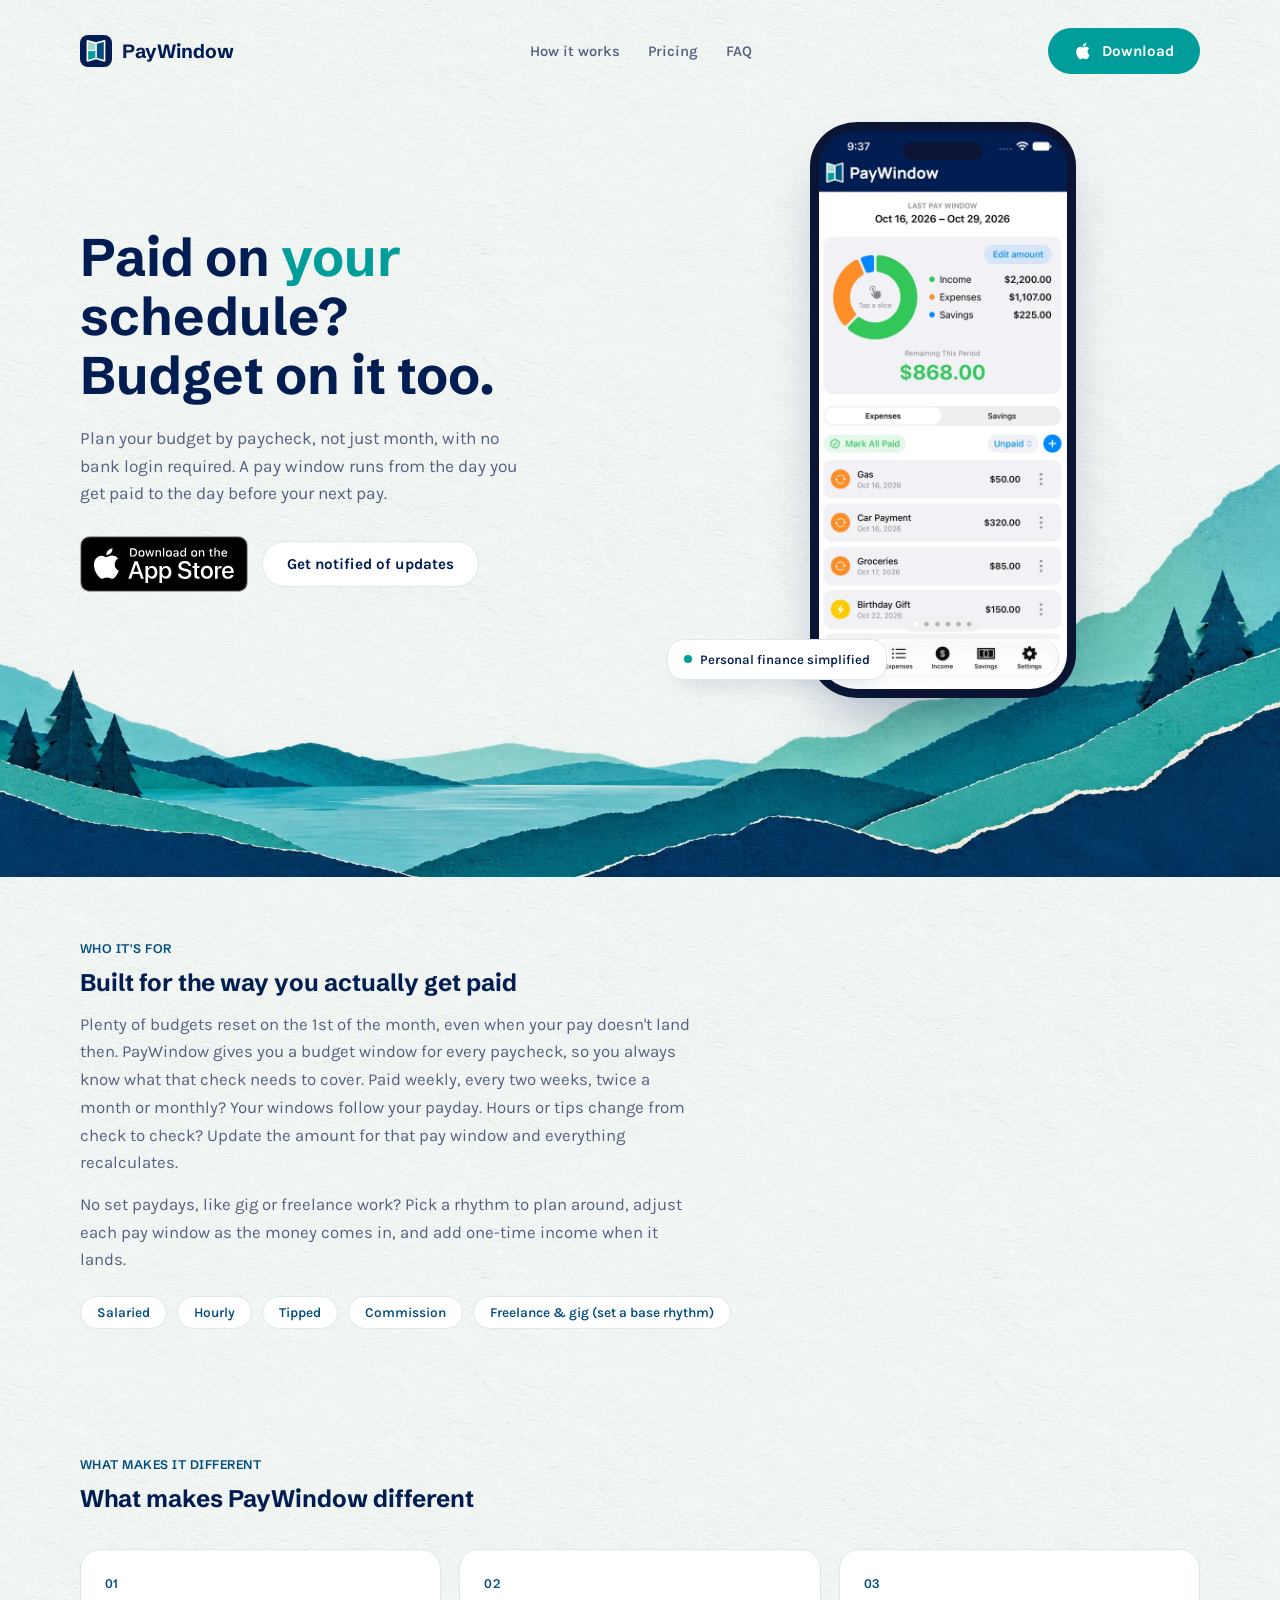
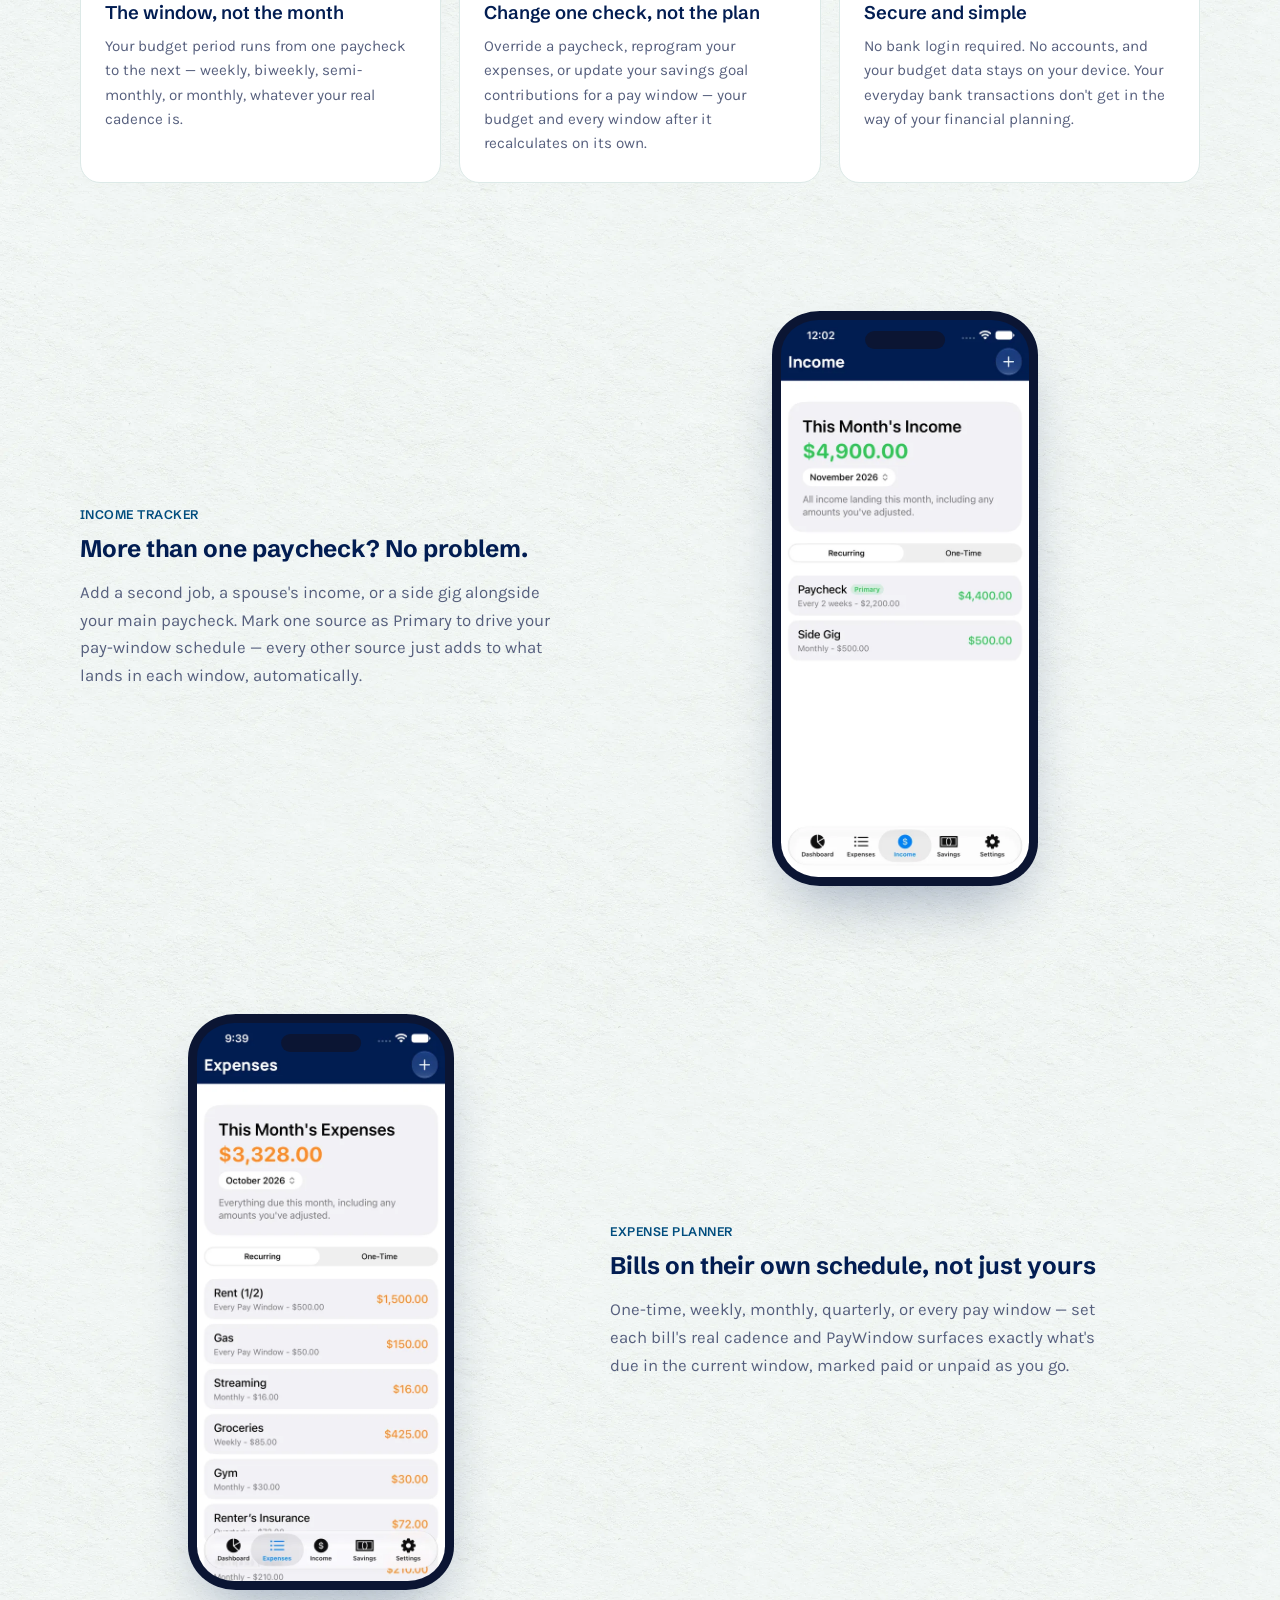
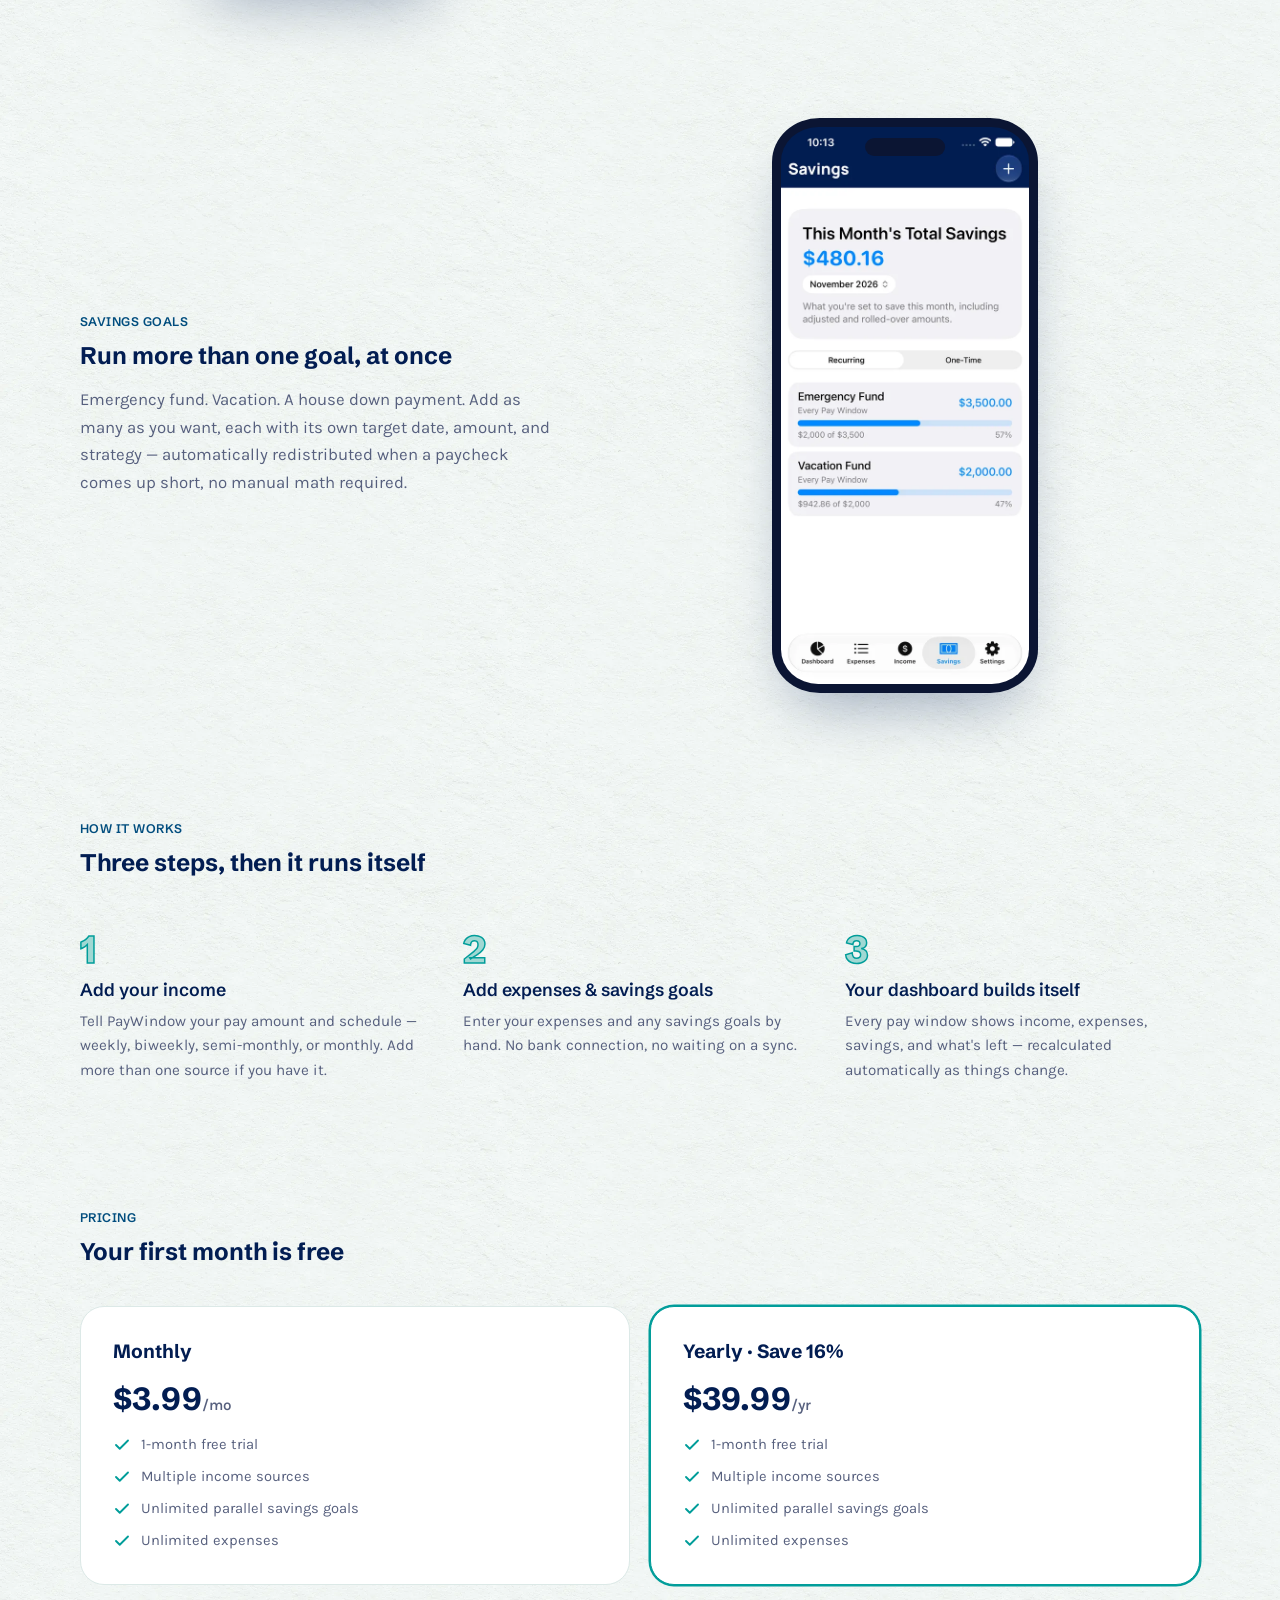
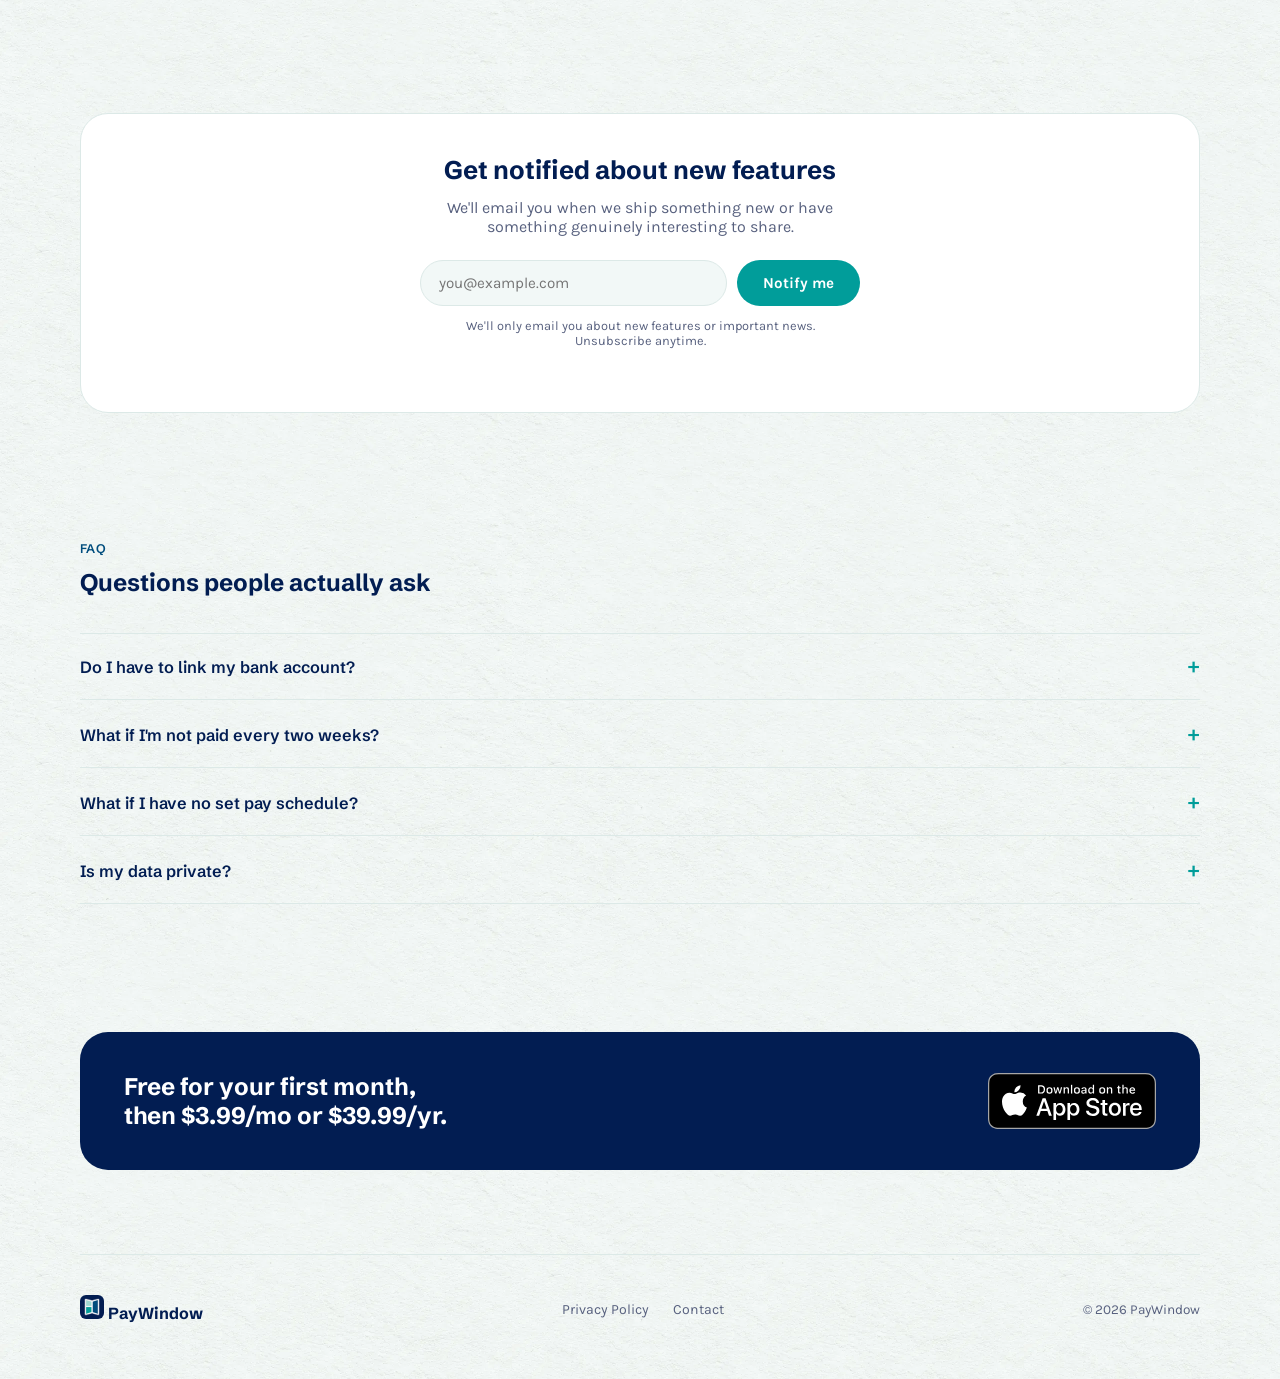
==== commit 9f524795: "Use official App Store badge for hero and closing CTAs Replaces the custom "Download on the App Stor" ====
--- a/index.html
+++ b/index.html
@@ -44,10 +44,7 @@
         <h1>Paid on <span class="accent">your</span> schedule? Budget on it too.</h1>
         <p class="lede">Plan your budget by paycheck, not just month, with no bank login required. A pay window runs from the day you get paid to the day before your next pay.</p>
         <div class="ctas">
-          <a class="btn-primary" href="https://apps.apple.com/app/apple-store/id6802155090?pt=129319553&ct=website&mt=8">
-            <svg viewBox="0 0 24 24" fill="currentColor" aria-hidden="true"><path d="M16.365 1.43c0 1.14-.493 2.27-1.177 3.08-.744.9-1.99 1.57-2.987 1.57-.12 0-.23-.02-.3-.03-.01-.06-.04-.22-.04-.39 0-1.15.572-2.27 1.206-2.98.804-.94 2.142-1.64 3.248-1.68.03.13.05.28.05.43zm4.565 15.71c-.03.07-.463 1.58-1.518 3.12-.945 1.34-1.94 2.71-3.43 2.71-1.517 0-1.9-.88-3.63-.88-1.698 0-2.302.91-3.67.91-1.377 0-2.332-1.26-3.428-2.8-1.287-1.82-2.323-4.63-2.323-7.28 0-4.28 2.797-6.55 5.552-6.55 1.448 0 2.675.95 3.6.95.865 0 2.222-1.01 3.902-1.01.613 0 2.886.06 4.374 2.19-.13.09-2.383 1.37-2.383 4.22 0 3.41 2.95 4.55 2.955 4.55z"/></svg>
-            Download on the App Store
-          </a>
+          <a class="store-badge" href="https://apps.apple.com/app/apple-store/id6802155090?pt=129319553&ct=website&mt=8"><img src="assets/app-store-badge.svg" alt="Download on the App Store" width="168" height="56" /></a>
           <a class="btn-secondary" href="#newsletter">Get notified of updates</a>
         </div>
       </div>
@@ -247,10 +244,7 @@
     <section>
       <div class="close">
         <h2>Free for your first month, then $3.99/mo or $39.99/yr.</h2>
-        <a class="btn-primary" href="https://apps.apple.com/app/apple-store/id6802155090?pt=129319553&ct=website&mt=8">
-          <svg viewBox="0 0 24 24" fill="currentColor" aria-hidden="true"><path d="M16.365 1.43c0 1.14-.493 2.27-1.177 3.08-.744.9-1.99 1.57-2.987 1.57-.12 0-.23-.02-.3-.03-.01-.06-.04-.22-.04-.39 0-1.15.572-2.27 1.206-2.98.804-.94 2.142-1.64 3.248-1.68.03.13.05.28.05.43zm4.565 15.71c-.03.07-.463 1.58-1.518 3.12-.945 1.34-1.94 2.71-3.43 2.71-1.517 0-1.9-.88-3.63-.88-1.698 0-2.302.91-3.67.91-1.377 0-2.332-1.26-3.428-2.8-1.287-1.82-2.323-4.63-2.323-7.28 0-4.28 2.797-6.55 5.552-6.55 1.448 0 2.675.95 3.6.95.865 0 2.222-1.01 3.902-1.01.613 0 2.886.06 4.374 2.19-.13.09-2.383 1.37-2.383 4.22 0 3.41 2.95 4.55 2.955 4.55z"/></svg>
-          Download on the App Store
-        </a>
+        <a class="store-badge" href="https://apps.apple.com/app/apple-store/id6802155090?pt=129319553&ct=website&mt=8"><img src="assets/app-store-badge.svg" alt="Download on the App Store" width="168" height="56" /></a>
       </div>
     </section>
 
--- a/style.css
+++ b/style.css
@@ -89,7 +89,11 @@
   text-decoration: none; border: 1.5px solid var(--rule);
 }
 .btn-primary svg, .btn-secondary svg { width: 18px; height: 18px; flex: none; }
-.ctas { display: flex; gap: 14px; flex-wrap: wrap; }
+.ctas { display: flex; gap: 14px; flex-wrap: wrap; align-items: center; }
+/* Official Apple badge: never recolor or alter; min 40px tall, clear space >= 1/4 height */
+.store-badge { display: inline-flex; flex: none; border-radius: 9px; }
+.store-badge img { display: block; height: 56px; width: auto; }
+.store-badge:focus-visible { outline: 2px solid var(--teal); outline-offset: 3px; }
 
 /* Hero */
 .hero { position: relative; display: grid; grid-template-columns: 1.05fr 0.95fr; gap: 36px; align-items: center; padding-top: 20px; }
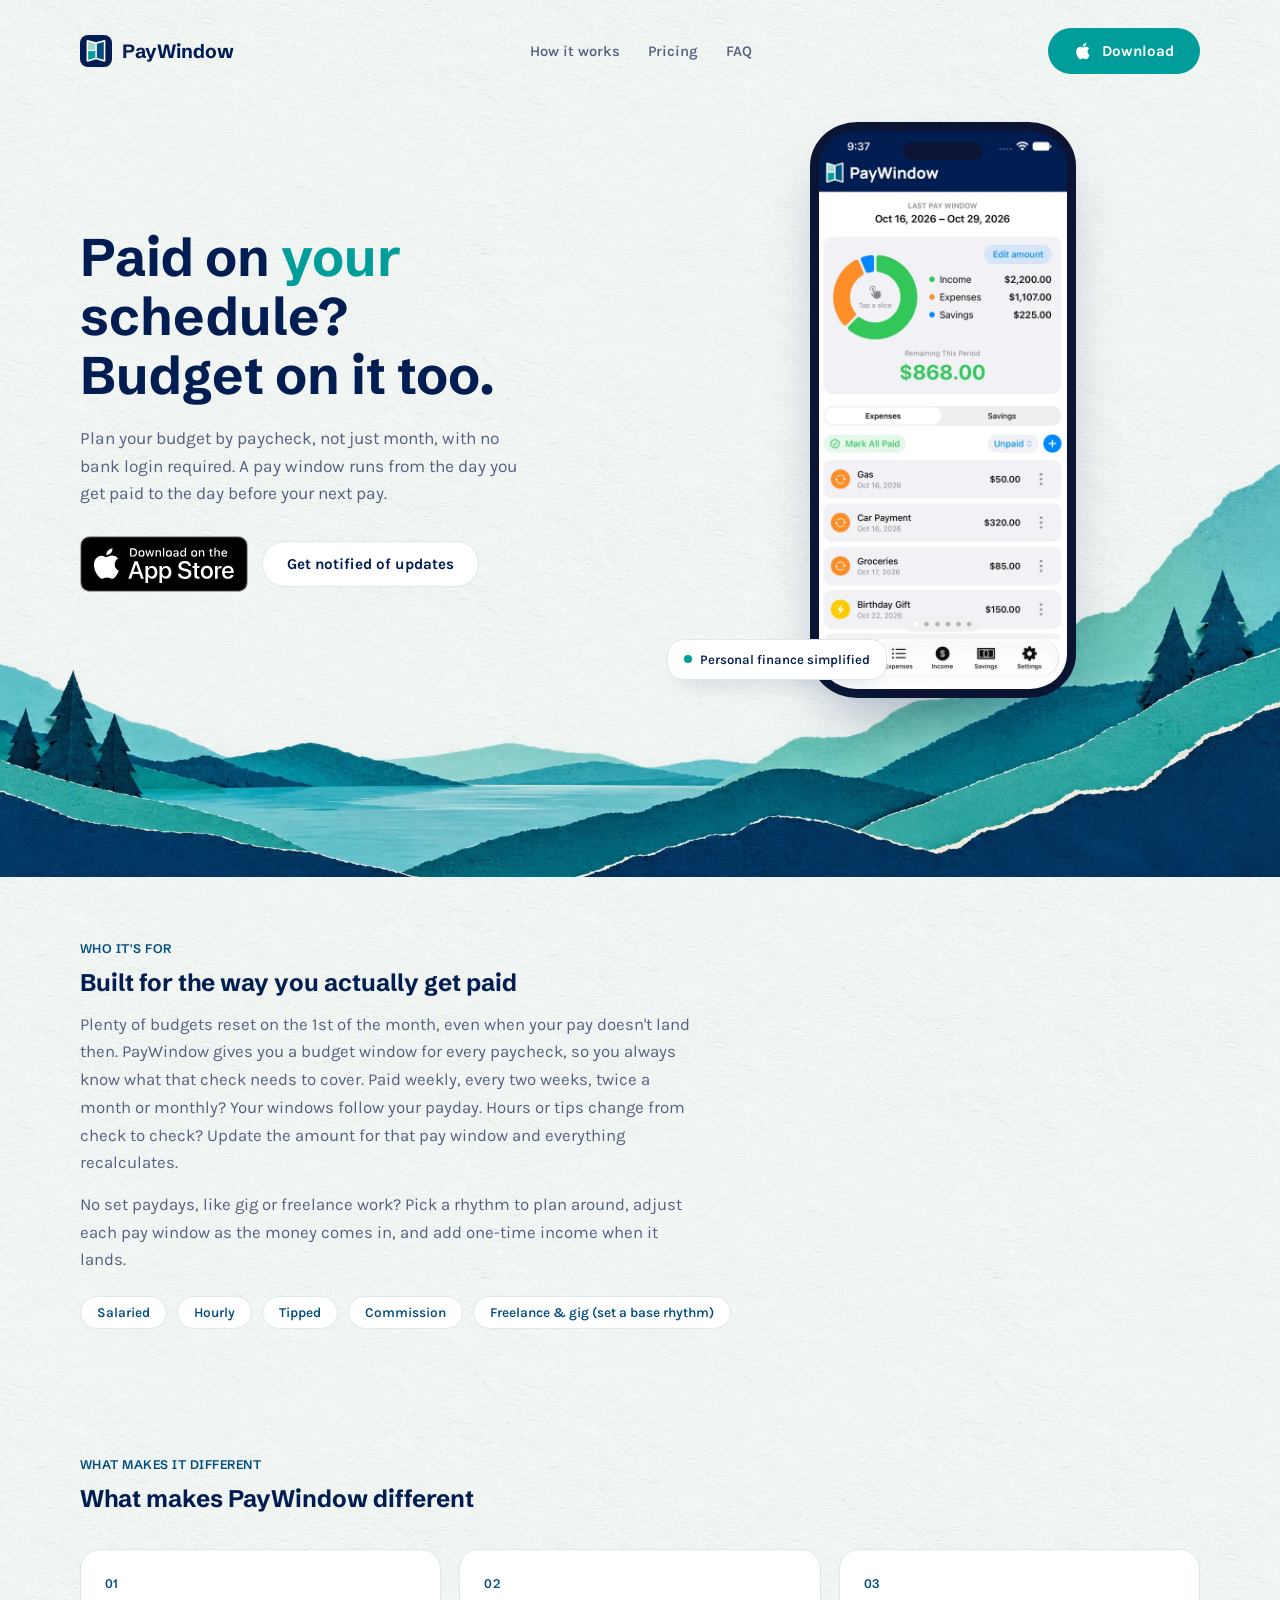
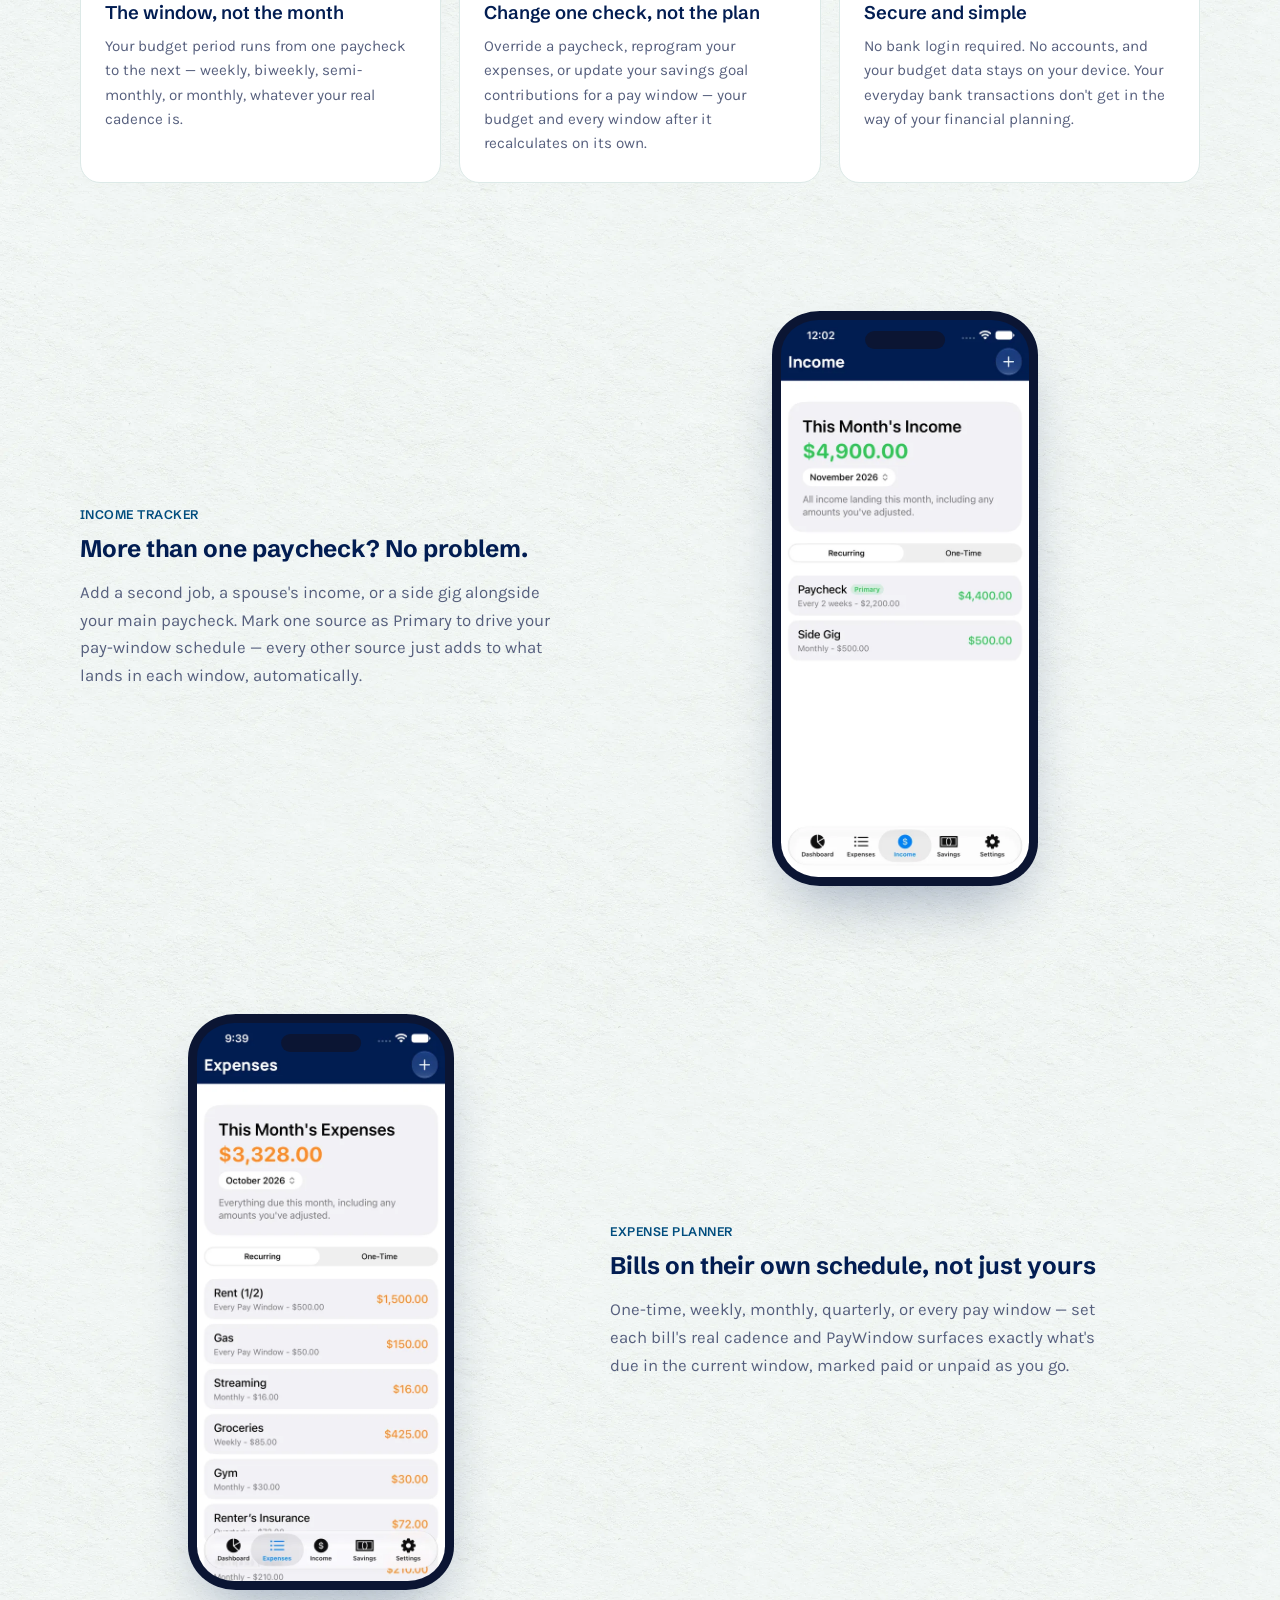
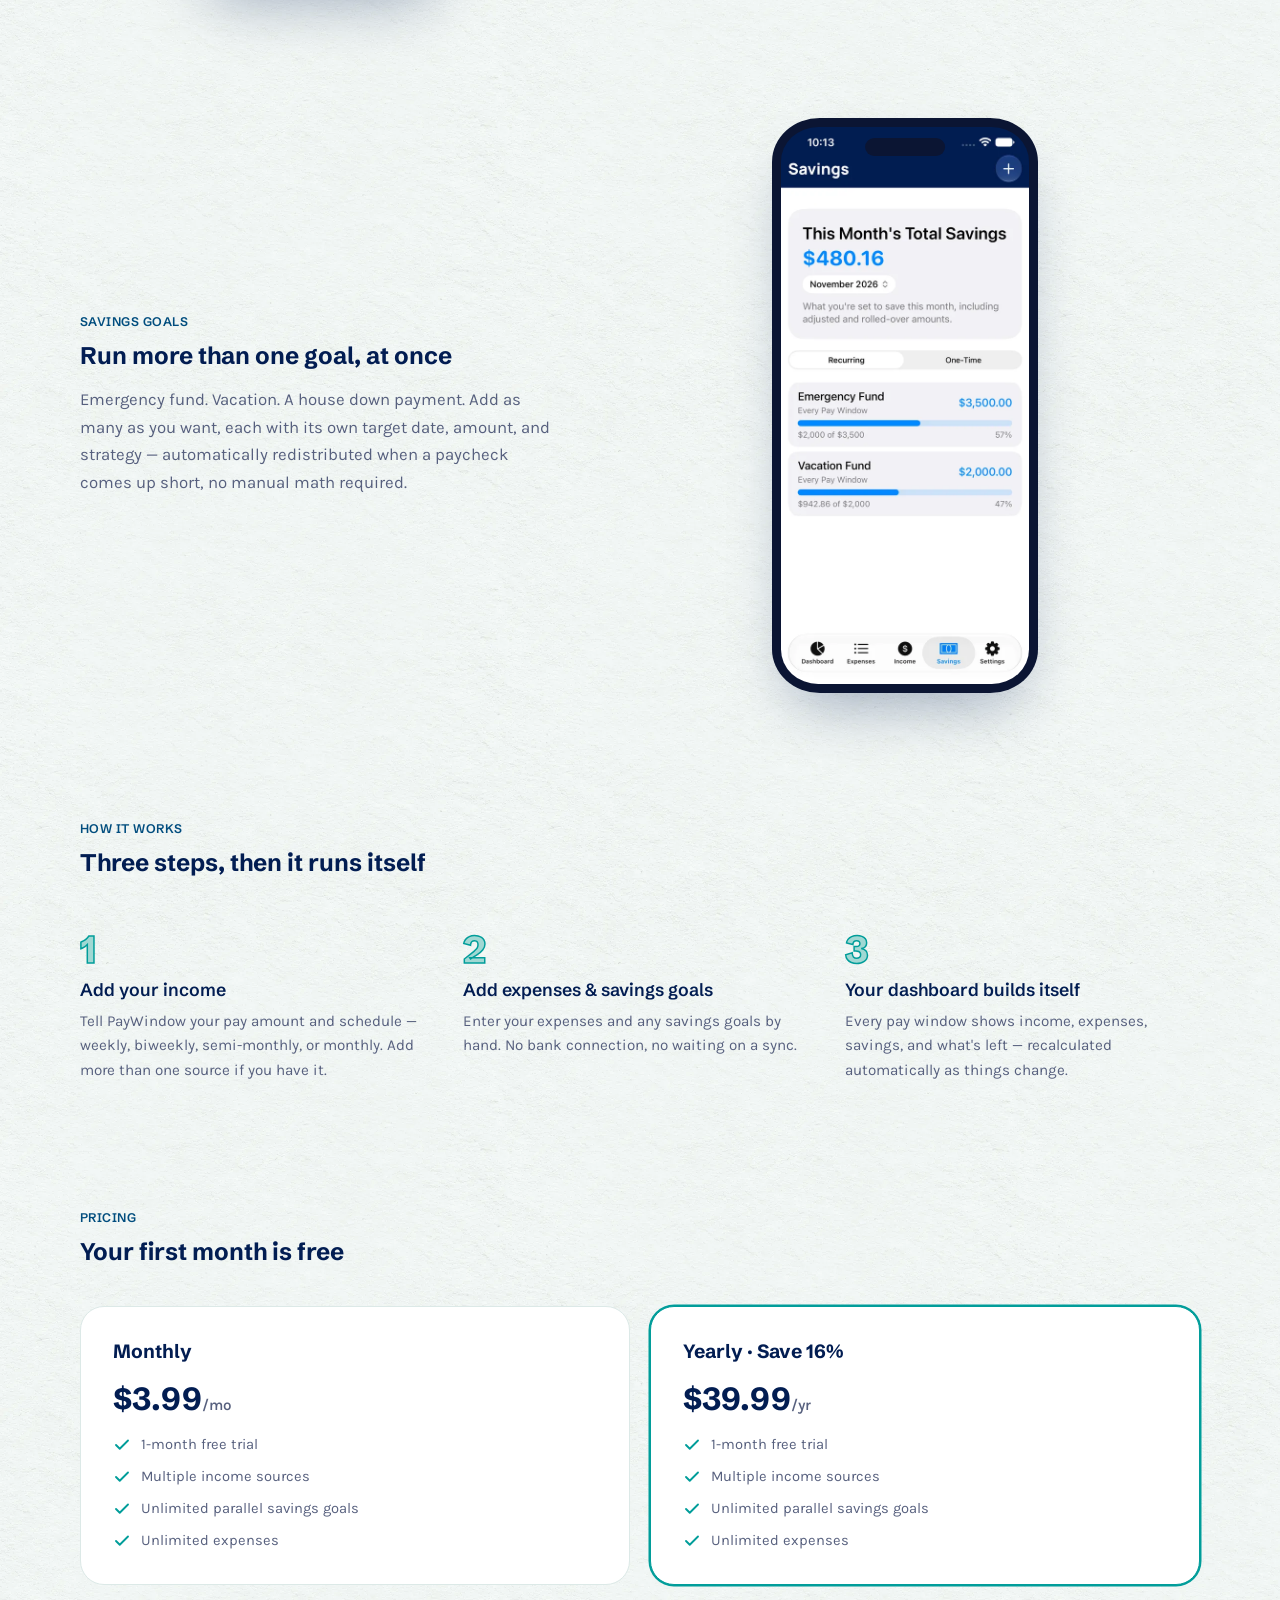
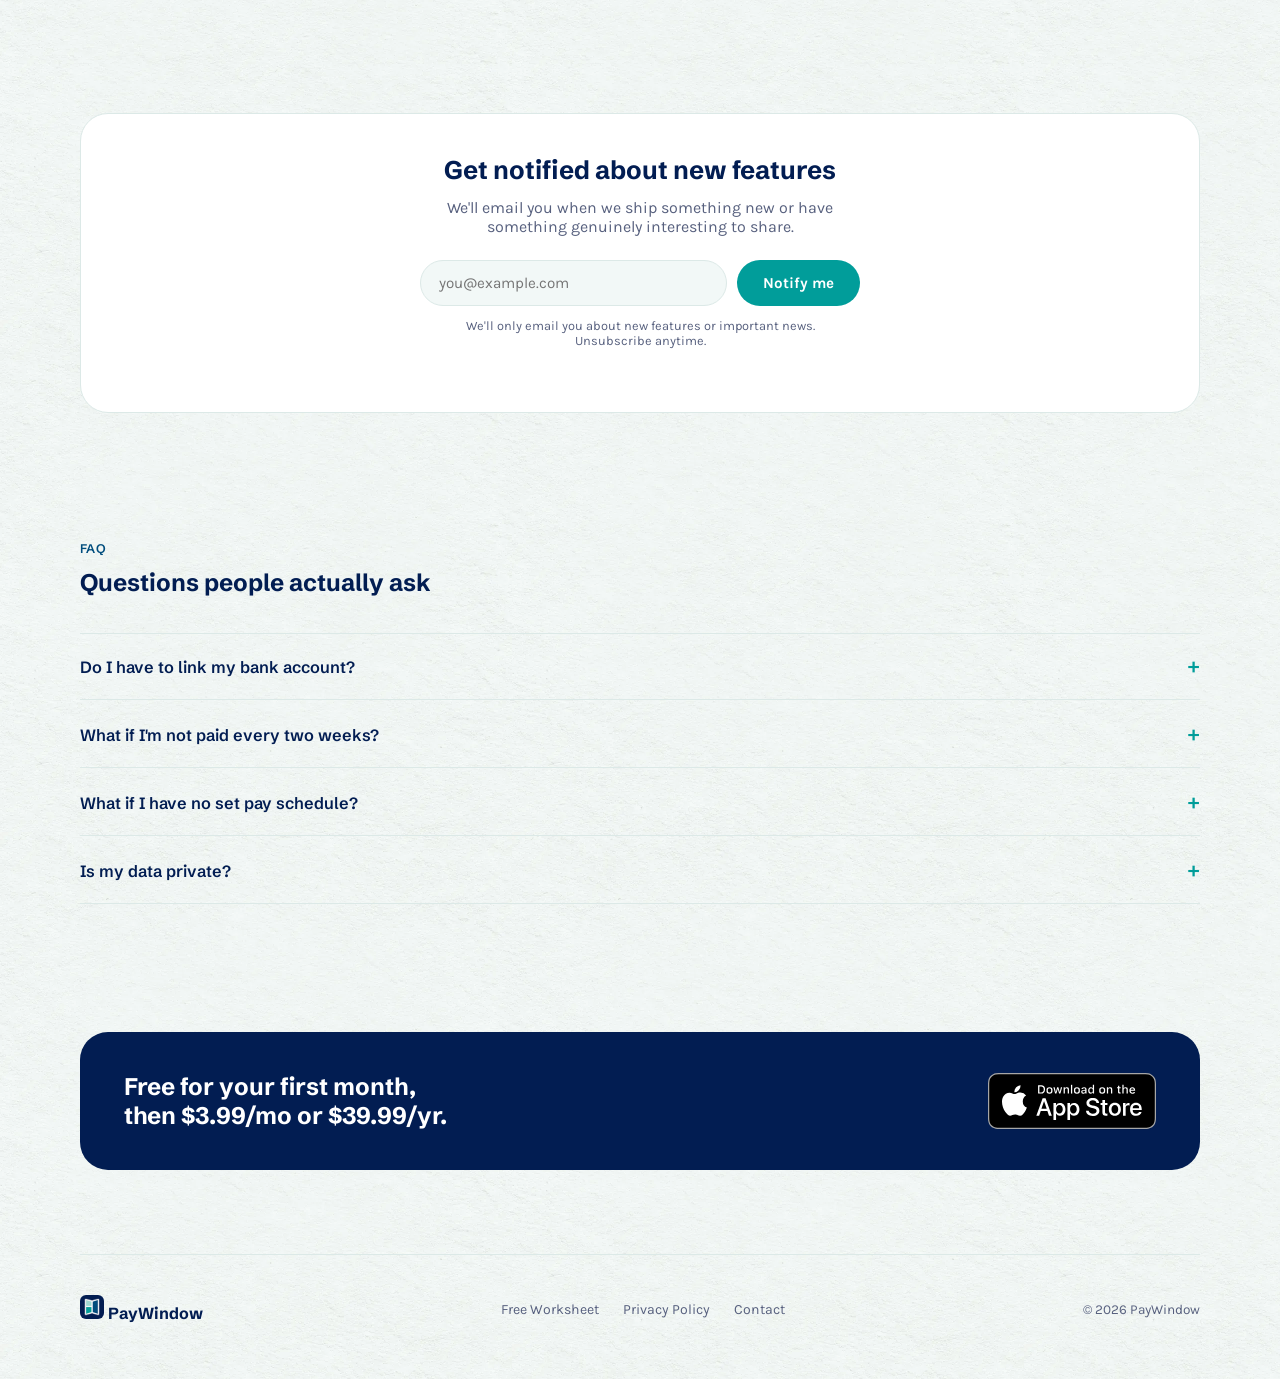
==== commit e8831a27: "Add /worksheet free printable budget worksheet page - New /worksheet page: instant PDF download (no " ====
--- a/index.html
+++ b/index.html
@@ -255,6 +255,7 @@
           <span style="font-family:'Schibsted Grotesk';font-weight:700;">PayWindow</span>
         </div>
         <div class="foot-links">
+          <a href="/worksheet">Free Worksheet</a>
           <a href="https://pinawebservices.github.io/paywindow-legal/">Privacy Policy</a>
           <a href="mailto:jpvpro24@gmail.com">Contact</a>
         </div>
--- a/style.css
+++ b/style.css
@@ -237,7 +237,7 @@
 /* Footer */
 footer { padding-block: 40px 56px; border-top: 1px solid var(--rule); margin-top: 20px; }
 .foot-row { display: flex; justify-content: space-between; align-items: center; gap: 16px; flex-wrap: wrap; }
-.foot-links { display: flex; gap: 24px; font-size: 0.88rem; color: var(--ink-soft); }
-.foot-links a { text-decoration: none; }
+.foot-links { display: flex; flex-wrap: wrap; gap: 8px 24px; font-size: 0.88rem; color: var(--ink-soft); }
+.foot-links a { text-decoration: none; white-space: nowrap; }
 .foot-links a:hover { color: var(--ink); }
 .foot-copy { font-size: 0.85rem; color: var(--ink-soft); }
